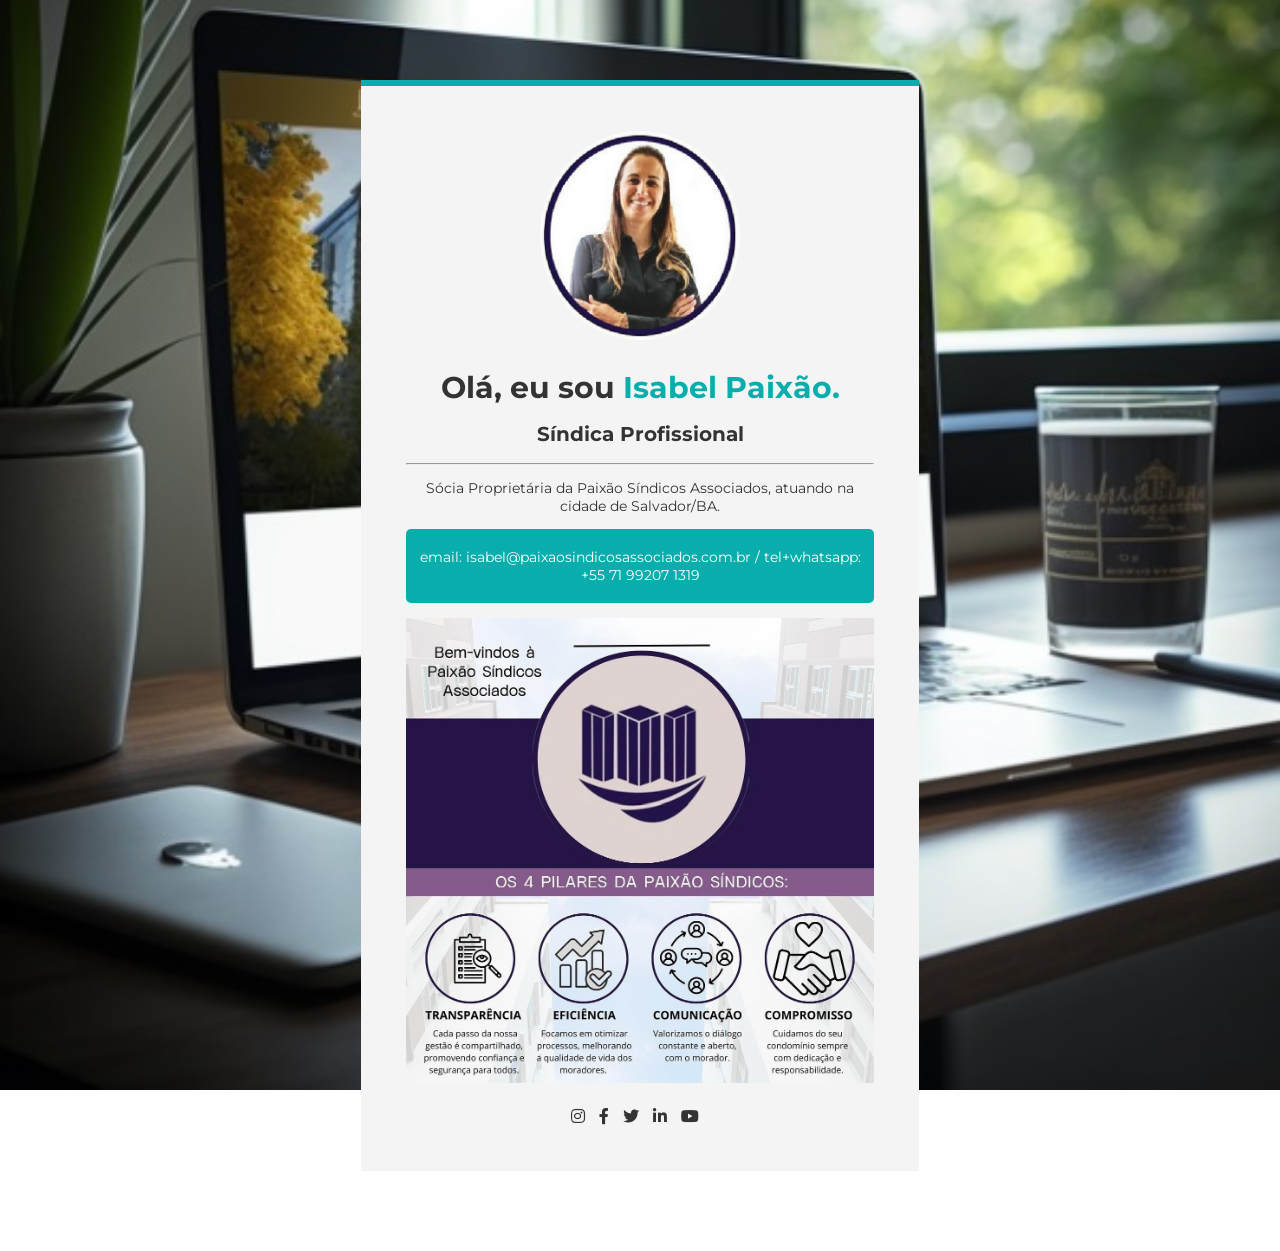
==== index.html @ 6fb063c7 "Update index.html" ====
<!DOCTYPE html>
<html lang="pt-br">
  <head>
    <meta charset="utf-8">
    <meta name="viewport" content="width=device-width, initial-scale=1">
    <link href="https://fonts.googleapis.com/css?family=Montserrat" rel="stylesheet">
    <link rel="stylesheet" href="https://use.fontawesome.com/releases/v5.6.3/css/all.css">
    <link href="css/style.css" rel="stylesheet">
    <title>Isabel Paixão - Cartão de Visitas</title>
  </head>
  <body>
    <section>
      <div class="vcard-body">
        <div class="vcard-profile-img">
          <img src="images/avatar.png" class="profile-img" alt="avatar">
        </div>
        <div class="vcard-profile-description">
          <h1 class="profile-title">Olá, eu sou <span class="profile-title-color">Isabel Paixão.</span></h1>
          <h2 class="profile-subtitle">Síndica Profissional</h2>
          <hr />
          <div class="vcard-profile-description-text">
            <p>
              Sócia Proprietária da Paixão Síndicos Associados,
              atuando na cidade de Salvador/BA.
            </p>
          </div>
          <div class="vcard-profile-description-contact">
            <p>email: isabel@paixaosindicosassociados.com.br / tel+whatsapp: +55 71 99207 1319</p>
          </div>
        </div>

        <div class="vcard-image-container" style="text-align: center; margin: 15px 0;">
            <img src="images/pilares_psa.png" alt="Pilares PSA" style="max-width: 100%; height: auto;">
        </div>
        <div class="vcard-footer">
          <a href="#" class="footer-icon"><i class="fab fa-instagram"></i></a>
          <a href="#" class="footer-icon"><i class="fab fa-facebook-f"></i></a>
          <a href="#" class="footer-icon"><i class="fab fa-twitter"></i></a>
          <a href="#" class="footer-icon"><i class="fab fa-linkedin-in"></i></a>
          <a href="#" class="footer-icon"><i class="fab fa-youtube"></i></a>
        </div>
      </div>
    </section>
  </body>
</html>
---- css/style.css ----
body {
  font-family: 'Montserrat', sans-serif;
  background: url('../images/background.jpg') no-repeat center center fixed;
  background-size: cover;
  font-size: 14px;
  color: #333;
}

.vcard-body {
  max-width: 468px;
  width: 100%;
  margin: 80px auto;
  background: #f4f4f4;
  padding: 45px;
  border-top: 6px solid #08aeac;
}

.vcard-profile-img {
  width: 200px;
  margin: 0 auto;
}

.profile-img {
  width: 100%;
  border-radius: 100%;
}

.profile-title {
  margin-bottom: 0;
  text-align: center;
  font-weight: bold;
  font-size: 30px;
}

.profile-title-color {
  color: #08aeac;
}

.profile-subtitle {
  text-align: center;
  font-size: 20px;
  font-weight: bold;
}

.vcard-profile-description-text {
  text-align: center;
}

.vcard-profile-description-contact {
  text-align: center;
  border-radius: 5px;
  padding: 5px 10px;
  background: #08aeac;
  color:#fff;
}

.vcard-footer {
  margin-top: 20px;
  text-align: center;
}

.footer-icon {
  color:#333;
  font-size: 16px;
  margin-right: 10px;
}
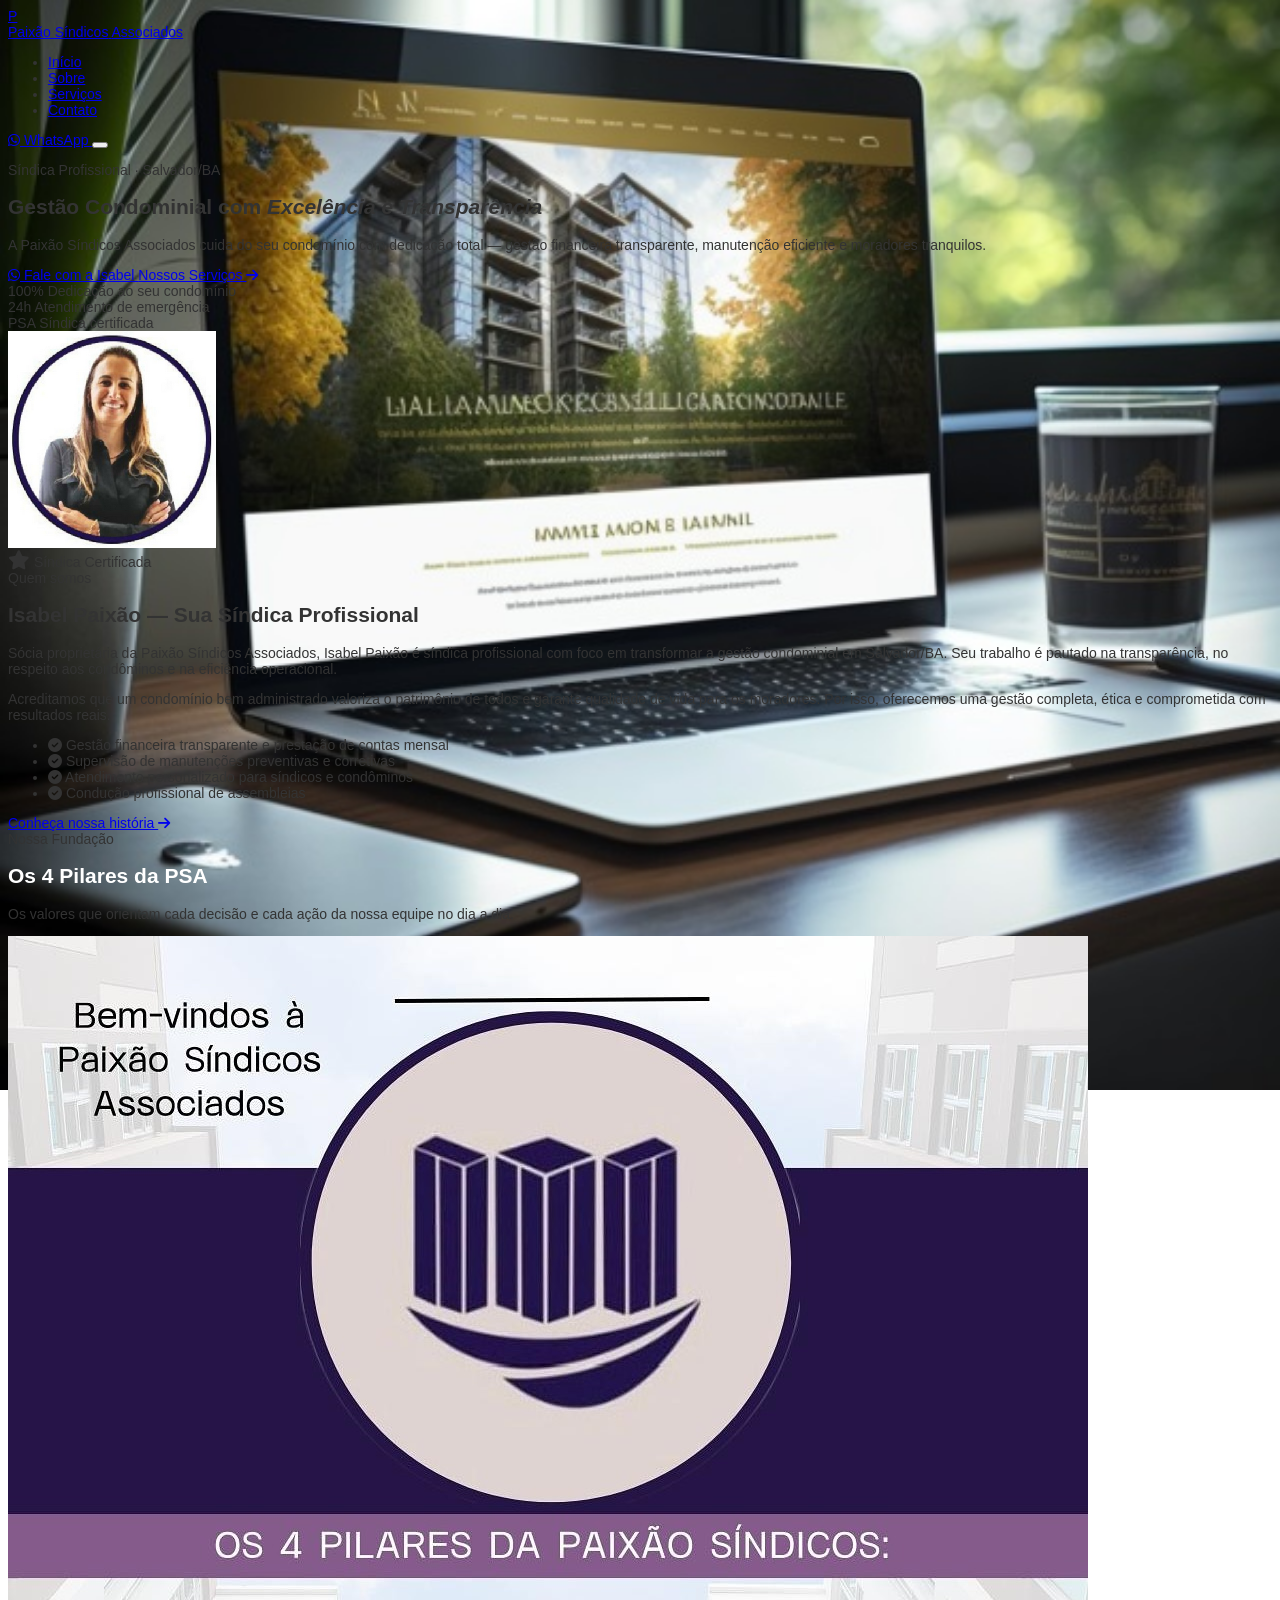
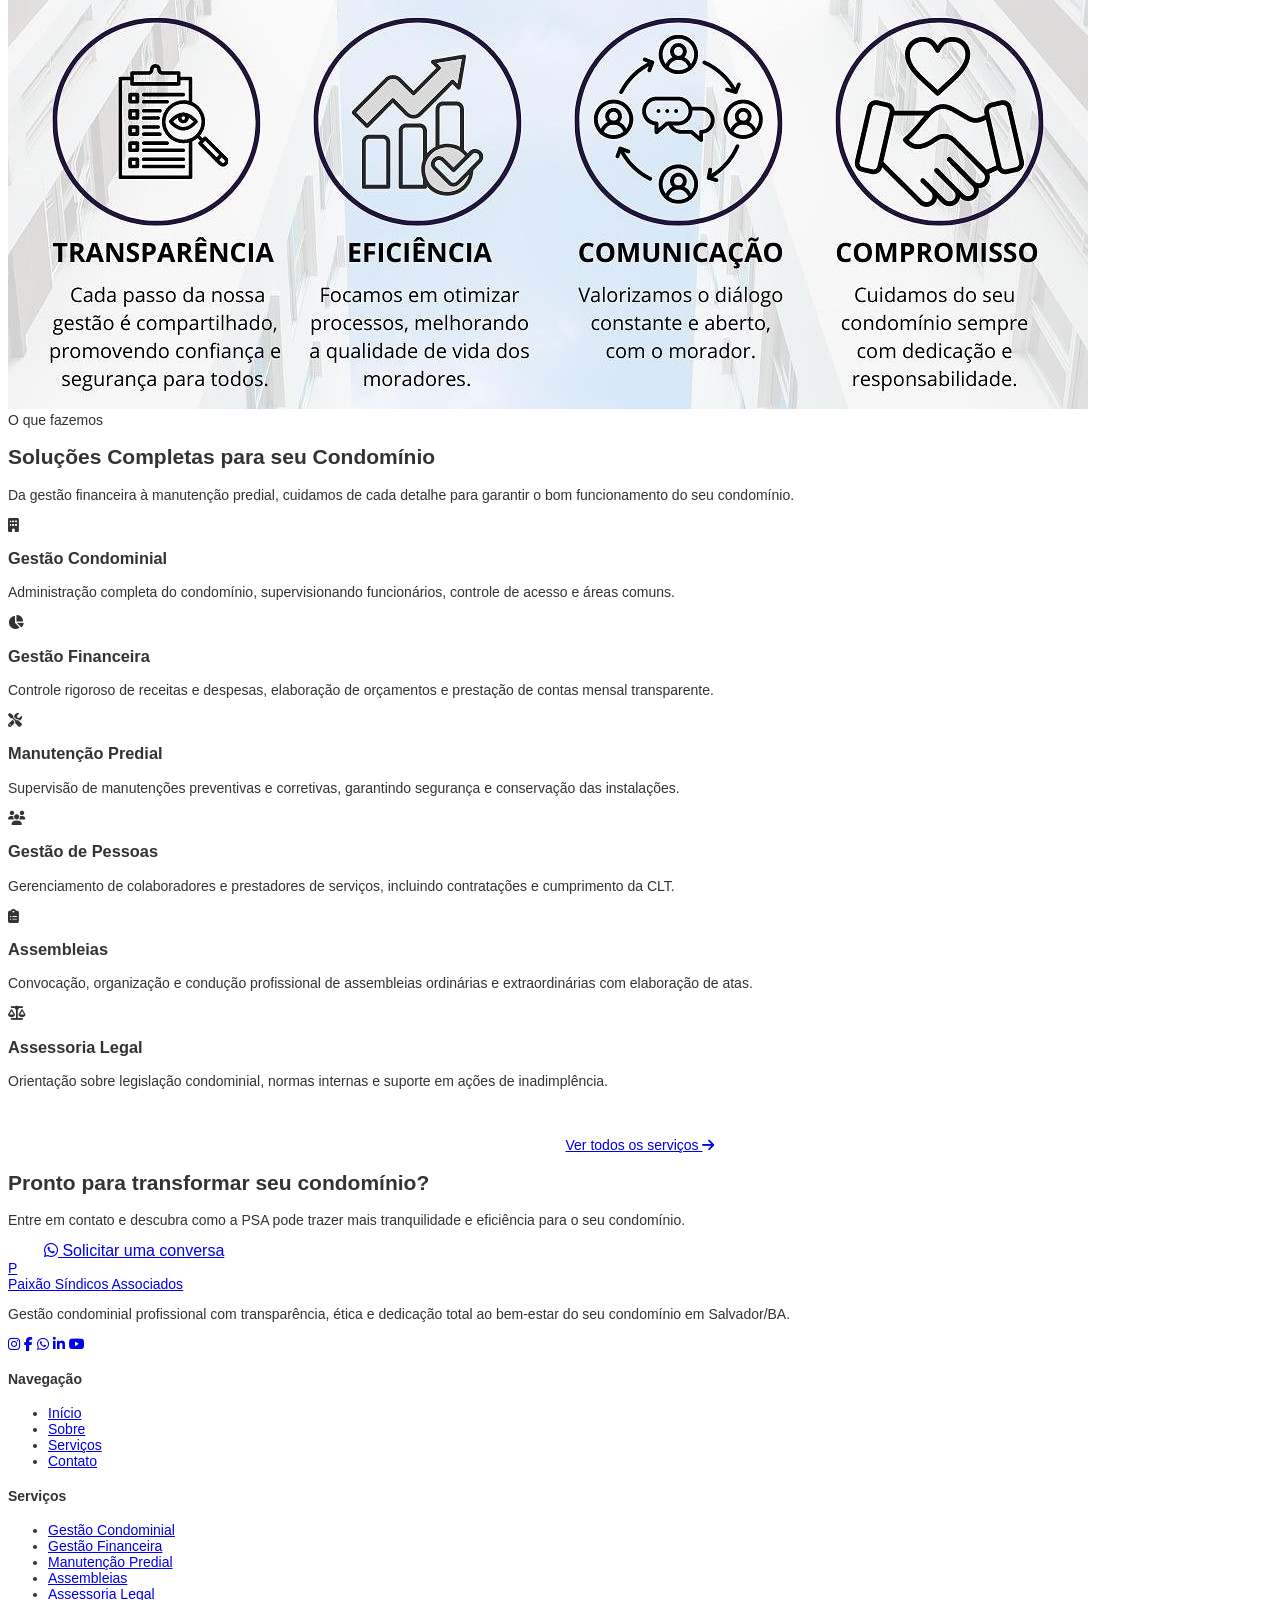
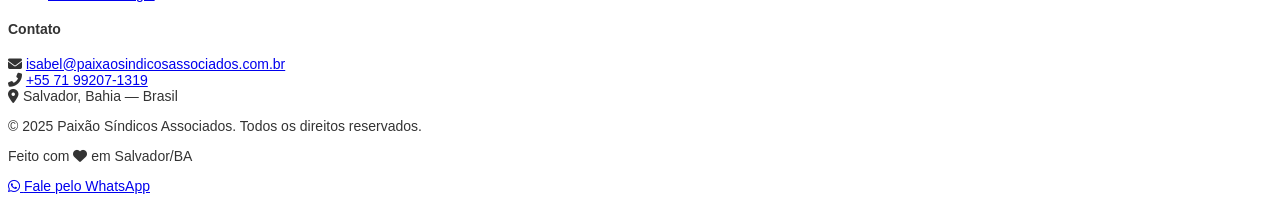
==== commit 0c7b8668: "Add files via upload" ====
--- a/index.html
+++ b/index.html
@@ -1,45 +1,263 @@
 <!DOCTYPE html>
-<html lang="pt-br">
-  <head>
-    <meta charset="utf-8">
-    <meta name="viewport" content="width=device-width, initial-scale=1">
-    <link href="https://fonts.googleapis.com/css?family=Montserrat" rel="stylesheet">
-    <link rel="stylesheet" href="https://use.fontawesome.com/releases/v5.6.3/css/all.css">
-    <link href="css/style.css" rel="stylesheet">
-    <title>Isabel Paixão - Cartão de Visitas</title>
-  </head>
-  <body>
-    <section>
-      <div class="vcard-body">
-        <div class="vcard-profile-img">
-          <img src="images/avatar.png" class="profile-img" alt="avatar">
-        </div>
-        <div class="vcard-profile-description">
-          <h1 class="profile-title">Olá, eu sou <span class="profile-title-color">Isabel Paixão.</span></h1>
-          <h2 class="profile-subtitle">Síndica Profissional</h2>
-          <hr />
-          <div class="vcard-profile-description-text">
-            <p>
-              Sócia Proprietária da Paixão Síndicos Associados,
-              atuando na cidade de Salvador/BA.
-            </p>
-          </div>
-          <div class="vcard-profile-description-contact">
-            <p>email: isabel@paixaosindicosassociados.com.br / tel+whatsapp: +55 71 99207 1319</p>
-          </div>
-        </div>
-
-        <div class="vcard-image-container" style="text-align: center; margin: 15px 0;">
-            <img src="images/pilares_psa.png" alt="Pilares PSA" style="max-width: 100%; height: auto;">
-        </div>
-        <div class="vcard-footer">
-          <a href="#" class="footer-icon"><i class="fab fa-instagram"></i></a>
-          <a href="#" class="footer-icon"><i class="fab fa-facebook-f"></i></a>
-          <a href="#" class="footer-icon"><i class="fab fa-twitter"></i></a>
-          <a href="#" class="footer-icon"><i class="fab fa-linkedin-in"></i></a>
-          <a href="#" class="footer-icon"><i class="fab fa-youtube"></i></a>
-        </div>
-      </div>
-    </section>
-  </body>
+<html lang="pt-BR">
+<head>
+  <meta charset="UTF-8">
+  <meta name="viewport" content="width=device-width, initial-scale=1.0">
+  <meta name="description" content="Paixão Síndicos Associados — Gestão condominial profissional em Salvador/BA. Administração transparente, financeira e operacional do seu condomínio.">
+  <title>Paixão Síndicos Associados | Gestão Condominial Profissional</title>
+  <link rel="preconnect" href="https://fonts.googleapis.com">
+  <link rel="preconnect" href="https://fonts.gstatic.com" crossorigin>
+  <link href="https://fonts.googleapis.com/css2?family=Playfair+Display:wght@400;600;700&family=Inter:wght@300;400;500;600;700&display=swap" rel="stylesheet">
+  <link rel="stylesheet" href="https://cdnjs.cloudflare.com/ajax/libs/font-awesome/6.5.0/css/all.min.css">
+  <link rel="stylesheet" href="css/style.css">
+</head>
+<body>
+
+  <!-- NAVIGATION -->
+  <nav class="navbar" role="navigation" aria-label="Menu principal">
+    <div class="container">
+      <a href="index.html" class="nav-logo" aria-label="Paixão Síndicos Associados - Início">
+        <div class="nav-logo-badge">P</div>
+        <div class="nav-logo-text">
+          <span class="nav-logo-name">Paixão Síndicos</span>
+          <span class="nav-logo-sub">Associados</span>
+        </div>
+      </a>
+
+      <ul class="nav-links" id="navLinks">
+        <li><a href="index.html">Início</a></li>
+        <li><a href="sobre.html">Sobre</a></li>
+        <li><a href="servicos.html">Serviços</a></li>
+        <li><a href="contato.html">Contato</a></li>
+      </ul>
+
+      <div class="nav-actions">
+        <a href="https://wa.me/5571992071319" class="btn btn-primary" target="_blank" rel="noopener noreferrer">
+          <i class="fab fa-whatsapp"></i> WhatsApp
+        </a>
+        <button class="nav-toggle" id="navToggle" aria-label="Abrir menu" aria-expanded="false">
+          <span></span><span></span><span></span>
+        </button>
+      </div>
+    </div>
+  </nav>
+
+  <!-- HERO -->
+  <section class="hero" id="inicio">
+    <div class="container">
+      <div class="hero-content">
+        <p class="hero-eyebrow">Síndica Profissional · Salvador/BA</p>
+        <h1>Gestão Condominial com <em>Excelência e Transparência</em></h1>
+        <p class="hero-lead">
+          A Paixão Síndicos Associados cuida do seu condomínio com dedicação total —
+          gestão financeira transparente, manutenção eficiente e moradores tranquilos.
+        </p>
+        <div class="hero-actions">
+          <a href="https://wa.me/5571992071319" class="btn btn-primary" target="_blank" rel="noopener noreferrer">
+            <i class="fab fa-whatsapp"></i> Fale com a Isabel
+          </a>
+          <a href="servicos.html" class="btn btn-outline">
+            Nossos Serviços <i class="fas fa-arrow-right"></i>
+          </a>
+        </div>
+        <div class="hero-stats">
+          <div>
+            <span class="hero-stat-number">100%</span>
+            <span class="hero-stat-label">Dedicação ao seu condomínio</span>
+          </div>
+          <div>
+            <span class="hero-stat-number">24h</span>
+            <span class="hero-stat-label">Atendimento de emergência</span>
+          </div>
+          <div>
+            <span class="hero-stat-number">PSA</span>
+            <span class="hero-stat-label">Síndica certificada</span>
+          </div>
+        </div>
+      </div>
+    </div>
+  </section>
+
+  <!-- ABOUT TEASER -->
+  <section class="section" id="sobre">
+    <div class="container">
+      <div class="about-grid">
+        <div class="about-img-wrapper fade-up">
+          <img src="images/avatar.png" alt="Isabel Paixão — Síndica Profissional" class="about-img">
+          <div class="about-img-badge">
+            <strong><i class="fas fa-star" style="color: var(--gold); font-size: 1.2rem;"></i></strong>
+            <span>Síndica Certificada</span>
+          </div>
+        </div>
+        <div class="about-content fade-up delay-2">
+          <span class="eyebrow">Quem somos</span>
+          <h2>Isabel Paixão — Sua Síndica Profissional</h2>
+          <p>
+            Sócia proprietária da Paixão Síndicos Associados, Isabel Paixão é síndica profissional
+            com foco em transformar a gestão condominial em Salvador/BA. Seu trabalho é pautado
+            na transparência, no respeito aos condôminos e na eficiência operacional.
+          </p>
+          <p>
+            Acreditamos que um condomínio bem administrado valoriza o patrimônio de todos e
+            garante qualidade de vida para os moradores. Por isso, oferecemos uma gestão
+            completa, ética e comprometida com resultados reais.
+          </p>
+          <ul class="about-checklist">
+            <li><i class="fas fa-check-circle"></i> Gestão financeira transparente e prestação de contas mensal</li>
+            <li><i class="fas fa-check-circle"></i> Supervisão de manutenções preventivas e corretivas</li>
+            <li><i class="fas fa-check-circle"></i> Atendimento personalizado para síndicos e condôminos</li>
+            <li><i class="fas fa-check-circle"></i> Condução profissional de assembleias</li>
+          </ul>
+          <a href="sobre.html" class="btn btn-dark">
+            Conheça nossa história <i class="fas fa-arrow-right"></i>
+          </a>
+        </div>
+      </div>
+    </div>
+  </section>
+
+  <!-- PILLARS -->
+  <section class="pillars-section" id="pilares">
+    <div class="container">
+      <div class="section-header fade-up">
+        <span class="eyebrow">Nossa Fundação</span>
+        <h2 style="color: white;">Os 4 Pilares da PSA</h2>
+        <p>Os valores que orientam cada decisão e cada ação da nossa equipe no dia a dia.</p>
+      </div>
+      <div class="pillars-img-wrap fade-up delay-2">
+        <img src="images/pilares_psa.png" alt="Os 4 Pilares da Paixão Síndicos Associados">
+      </div>
+    </div>
+  </section>
+
+  <!-- SERVICES -->
+  <section class="section section-alt" id="servicos">
+    <div class="container">
+      <div class="section-header fade-up">
+        <span class="eyebrow">O que fazemos</span>
+        <h2>Soluções Completas para seu Condomínio</h2>
+        <p>Da gestão financeira à manutenção predial, cuidamos de cada detalhe para garantir o bom funcionamento do seu condomínio.</p>
+      </div>
+      <div class="services-grid">
+        <div class="service-card fade-up delay-1">
+          <div class="service-icon"><i class="fas fa-building"></i></div>
+          <h3>Gestão Condominial</h3>
+          <p>Administração completa do condomínio, supervisionando funcionários, controle de acesso e áreas comuns.</p>
+        </div>
+        <div class="service-card fade-up delay-2">
+          <div class="service-icon"><i class="fas fa-chart-pie"></i></div>
+          <h3>Gestão Financeira</h3>
+          <p>Controle rigoroso de receitas e despesas, elaboração de orçamentos e prestação de contas mensal transparente.</p>
+        </div>
+        <div class="service-card fade-up delay-3">
+          <div class="service-icon"><i class="fas fa-tools"></i></div>
+          <h3>Manutenção Predial</h3>
+          <p>Supervisão de manutenções preventivas e corretivas, garantindo segurança e conservação das instalações.</p>
+        </div>
+        <div class="service-card fade-up delay-4">
+          <div class="service-icon"><i class="fas fa-users"></i></div>
+          <h3>Gestão de Pessoas</h3>
+          <p>Gerenciamento de colaboradores e prestadores de serviços, incluindo contratações e cumprimento da CLT.</p>
+        </div>
+        <div class="service-card fade-up delay-5">
+          <div class="service-icon"><i class="fas fa-clipboard-list"></i></div>
+          <h3>Assembleias</h3>
+          <p>Convocação, organização e condução profissional de assembleias ordinárias e extraordinárias com elaboração de atas.</p>
+        </div>
+        <div class="service-card fade-up delay-6">
+          <div class="service-icon"><i class="fas fa-balance-scale"></i></div>
+          <h3>Assessoria Legal</h3>
+          <p>Orientação sobre legislação condominial, normas internas e suporte em ações de inadimplência.</p>
+        </div>
+      </div>
+      <div style="text-align: center; margin-top: 3rem;" class="fade-up">
+        <a href="servicos.html" class="btn btn-dark">Ver todos os serviços <i class="fas fa-arrow-right"></i></a>
+      </div>
+    </div>
+  </section>
+
+  <!-- CTA BAND -->
+  <section class="cta-band">
+    <div class="container">
+      <div class="fade-up">
+        <h2>Pronto para transformar seu condomínio?</h2>
+        <p>Entre em contato e descubra como a PSA pode trazer mais tranquilidade e eficiência para o seu condomínio.</p>
+        <a href="https://wa.me/5571992071319" class="btn btn-dark" target="_blank" rel="noopener noreferrer" style="font-size: 1rem; padding: 1rem 2.25rem;">
+          <i class="fab fa-whatsapp"></i> Solicitar uma conversa
+        </a>
+      </div>
+    </div>
+  </section>
+
+  <!-- FOOTER -->
+  <footer class="footer">
+    <div class="container">
+      <div class="footer-grid">
+        <div class="footer-brand">
+          <a href="index.html" class="nav-logo">
+            <div class="nav-logo-badge">P</div>
+            <div class="nav-logo-text">
+              <span class="nav-logo-name">Paixão Síndicos</span>
+              <span class="nav-logo-sub">Associados</span>
+            </div>
+          </a>
+          <p>Gestão condominial profissional com transparência, ética e dedicação total ao bem-estar do seu condomínio em Salvador/BA.</p>
+          <div class="footer-social">
+            <a href="#" target="_blank" rel="noopener" aria-label="Instagram"><i class="fab fa-instagram"></i></a>
+            <a href="#" target="_blank" rel="noopener" aria-label="Facebook"><i class="fab fa-facebook-f"></i></a>
+            <a href="https://wa.me/5571992071319" target="_blank" rel="noopener" aria-label="WhatsApp"><i class="fab fa-whatsapp"></i></a>
+            <a href="#" target="_blank" rel="noopener" aria-label="LinkedIn"><i class="fab fa-linkedin-in"></i></a>
+            <a href="#" target="_blank" rel="noopener" aria-label="YouTube"><i class="fab fa-youtube"></i></a>
+          </div>
+        </div>
+        <div class="footer-col">
+          <h4>Navegação</h4>
+          <ul class="footer-links">
+            <li><a href="index.html">Início</a></li>
+            <li><a href="sobre.html">Sobre</a></li>
+            <li><a href="servicos.html">Serviços</a></li>
+            <li><a href="contato.html">Contato</a></li>
+          </ul>
+        </div>
+        <div class="footer-col">
+          <h4>Serviços</h4>
+          <ul class="footer-links">
+            <li><a href="servicos.html">Gestão Condominial</a></li>
+            <li><a href="servicos.html">Gestão Financeira</a></li>
+            <li><a href="servicos.html">Manutenção Predial</a></li>
+            <li><a href="servicos.html">Assembleias</a></li>
+            <li><a href="servicos.html">Assessoria Legal</a></li>
+          </ul>
+        </div>
+        <div class="footer-col">
+          <h4>Contato</h4>
+          <div class="footer-contact-item">
+            <i class="fas fa-envelope"></i>
+            <a href="mailto:isabel@paixaosindicosassociados.com.br">isabel@paixaosindicosassociados.com.br</a>
+          </div>
+          <div class="footer-contact-item">
+            <i class="fas fa-phone-alt"></i>
+            <a href="tel:+5571992071319">+55 71 99207-1319</a>
+          </div>
+          <div class="footer-contact-item">
+            <i class="fas fa-map-marker-alt"></i>
+            <span>Salvador, Bahia — Brasil</span>
+          </div>
+        </div>
+      </div>
+      <div class="footer-bottom">
+        <p>&copy; 2025 Paixão Síndicos Associados. Todos os direitos reservados.</p>
+        <p>Feito com <i class="fas fa-heart" style="color: var(--gold);"></i> em Salvador/BA</p>
+      </div>
+    </div>
+  </footer>
+
+  <!-- WhatsApp Float -->
+  <a href="https://wa.me/5571992071319" class="whatsapp-float" target="_blank" rel="noopener noreferrer" aria-label="Conversar pelo WhatsApp">
+    <i class="fab fa-whatsapp"></i>
+    <span>Fale pelo WhatsApp</span>
+  </a>
+
+  <script src="js/main.js"></script>
+</body>
 </html>
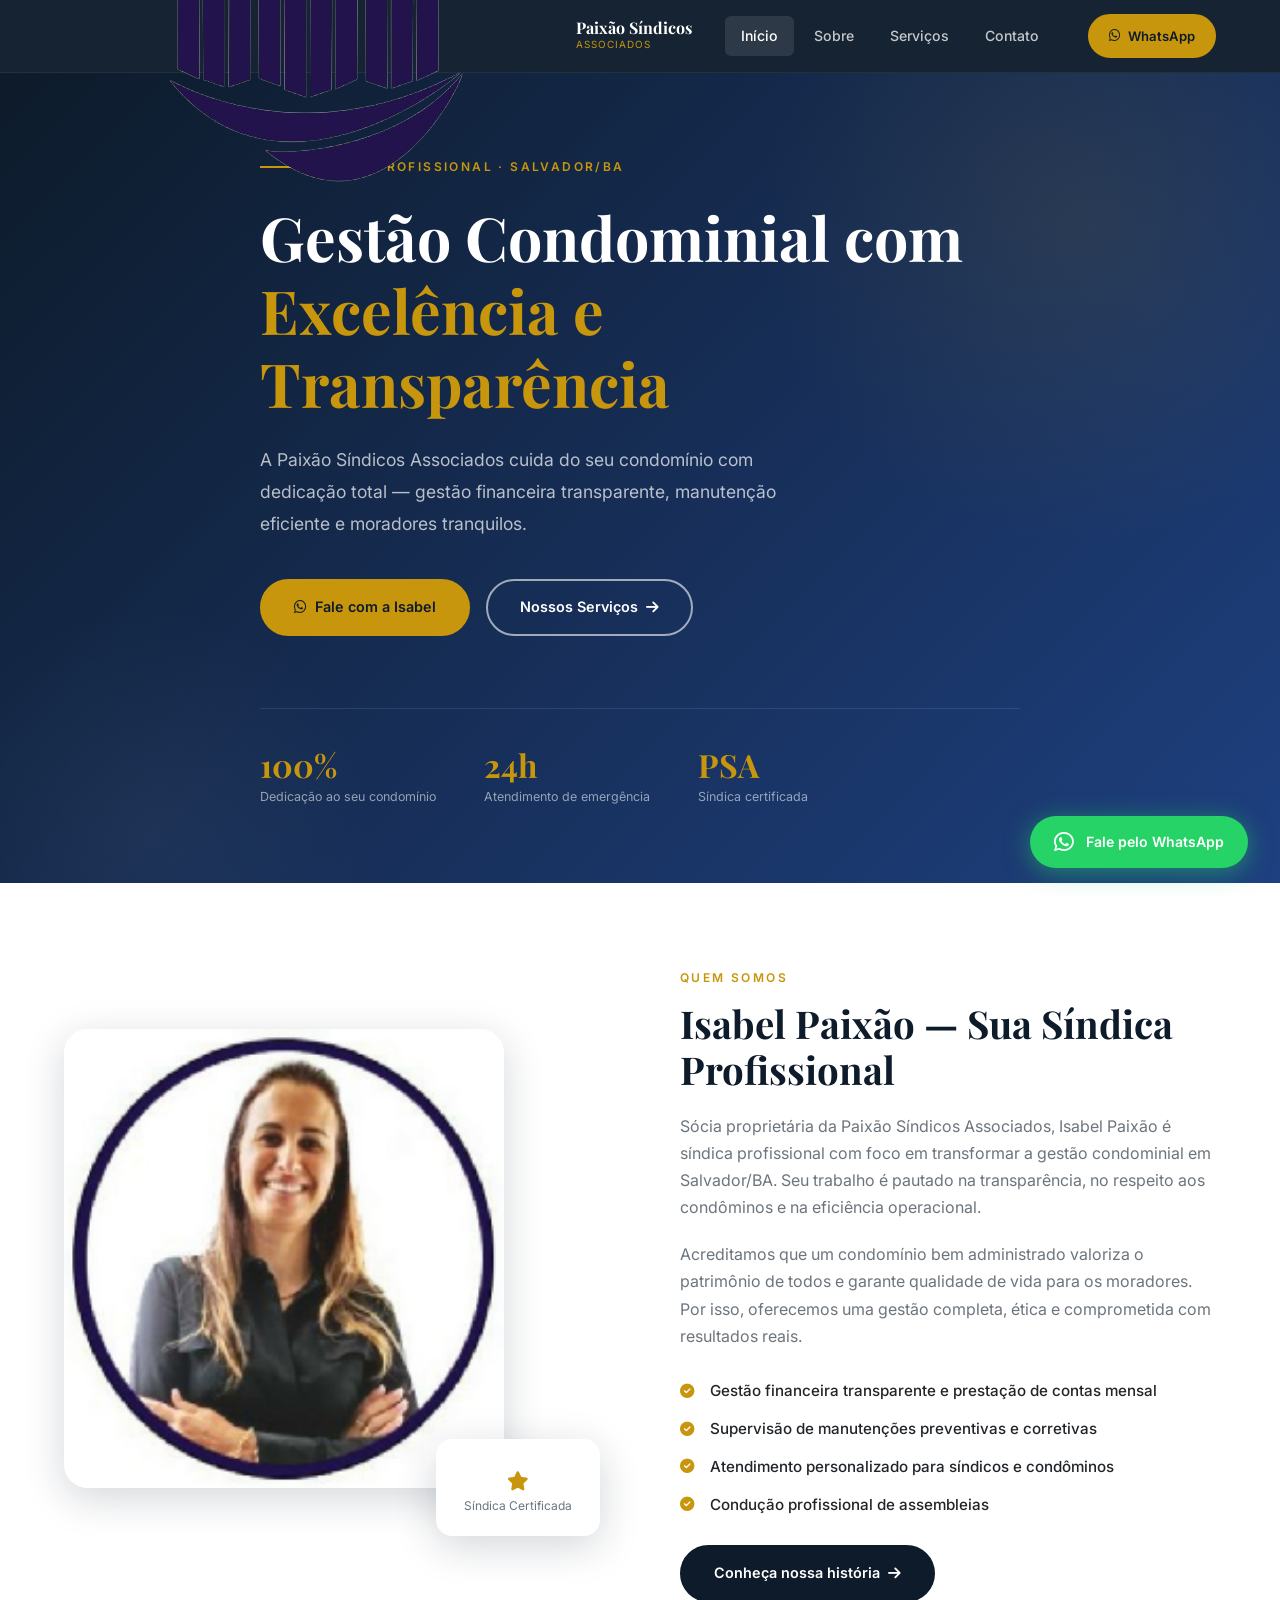
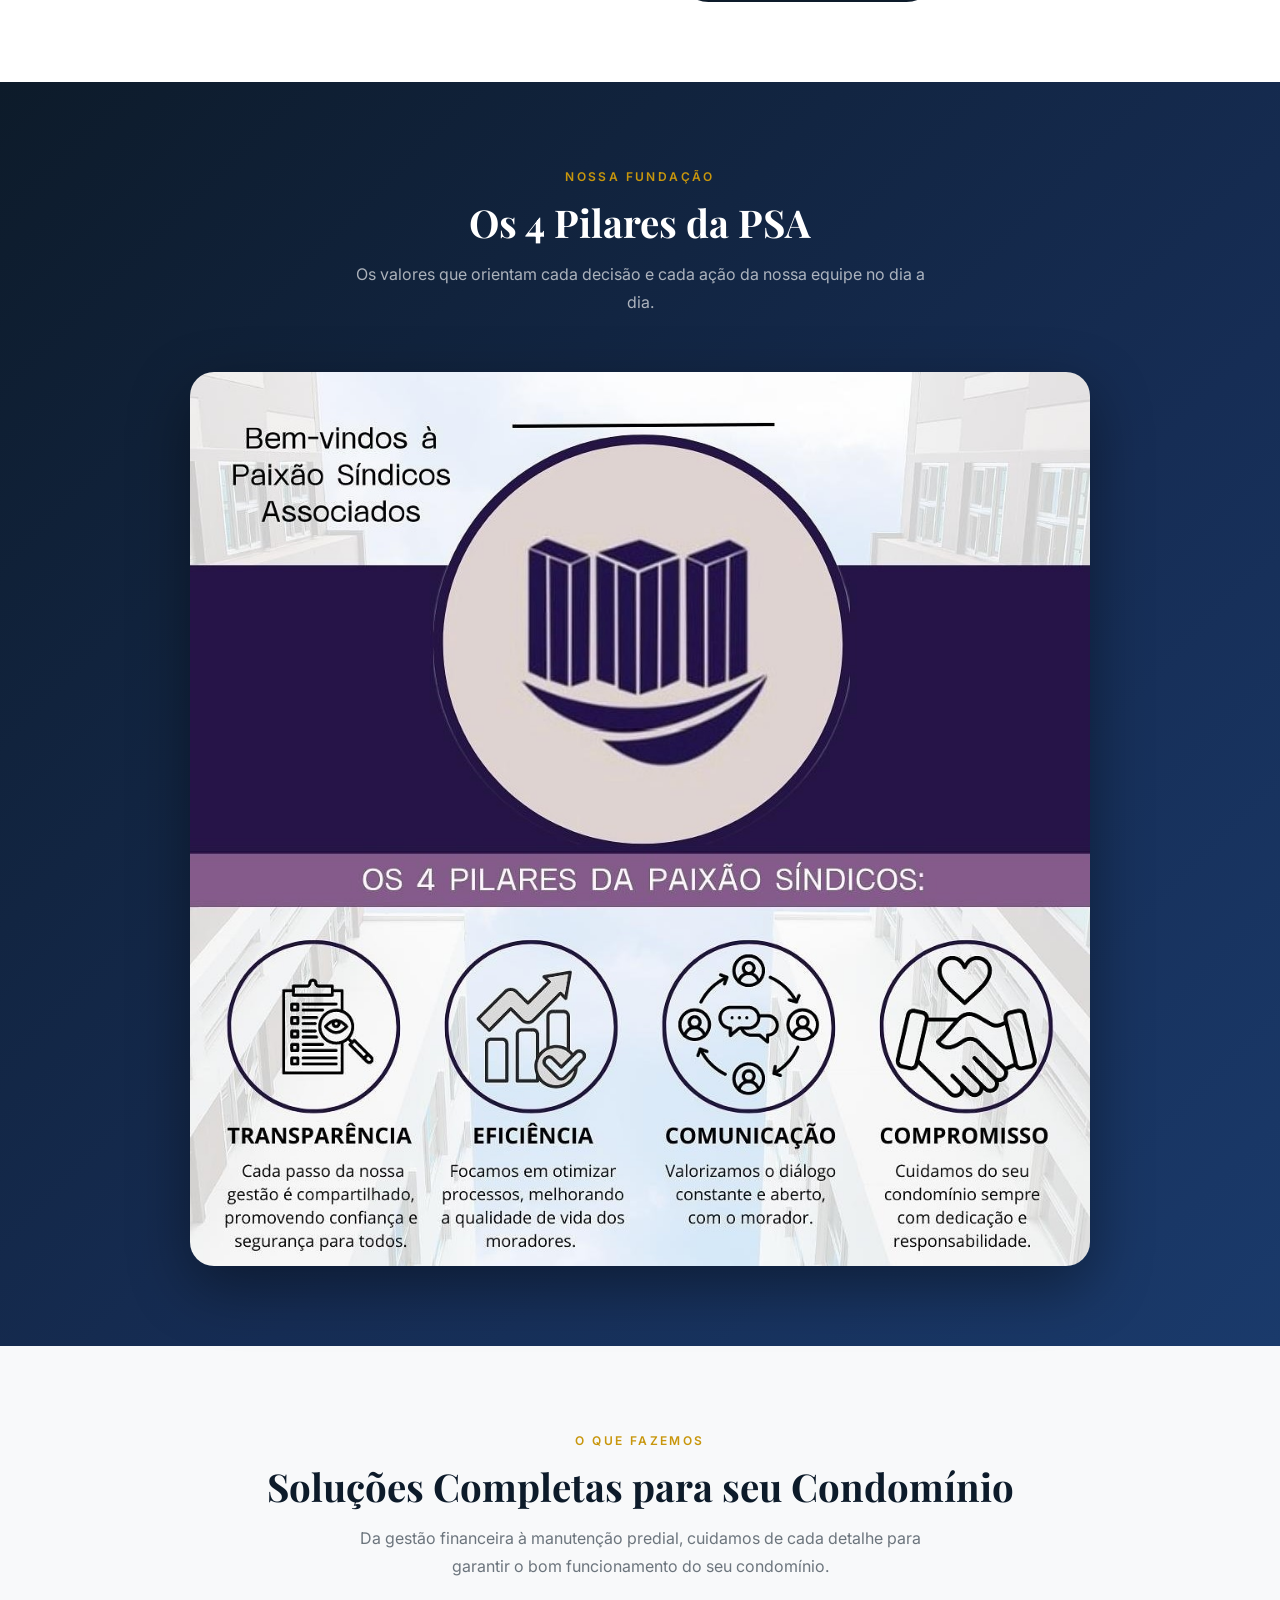
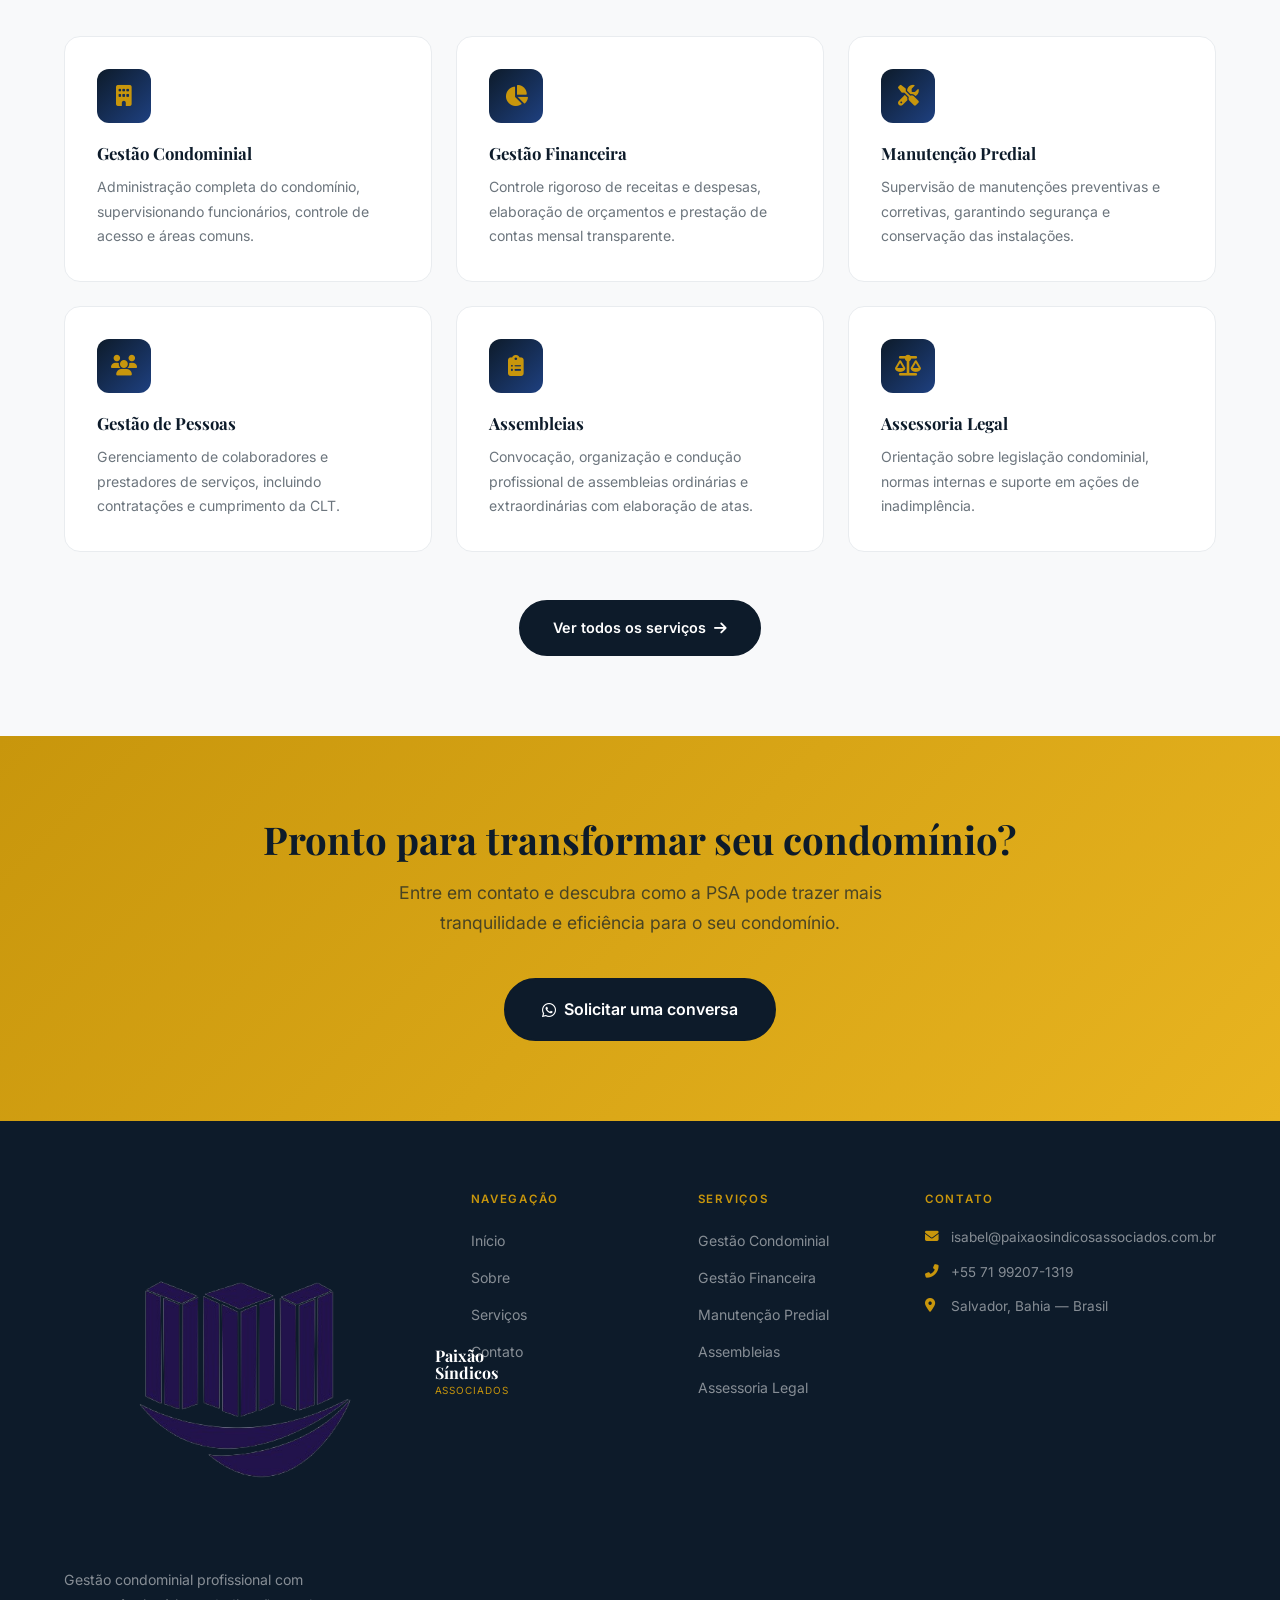
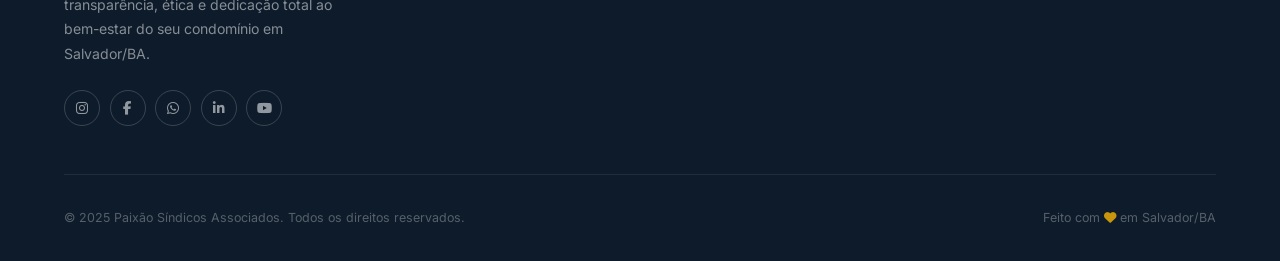
==== commit da3489ce: "Add files via upload" ====
--- a/index.html
+++ b/index.html
@@ -10,6 +10,8 @@
   <link href="https://fonts.googleapis.com/css2?family=Playfair+Display:wght@400;600;700&family=Inter:wght@300;400;500;600;700&display=swap" rel="stylesheet">
   <link rel="stylesheet" href="https://cdnjs.cloudflare.com/ajax/libs/font-awesome/6.5.0/css/all.min.css">
   <link rel="stylesheet" href="css/style.css">
+  <link rel="icon" type="image/x-icon" href="images/logo.ico">
+  <link rel="icon" type="image/png" href="images/logo.png">
 </head>
 <body>
 
@@ -17,7 +19,7 @@
   <nav class="navbar" role="navigation" aria-label="Menu principal">
     <div class="container">
       <a href="index.html" class="nav-logo" aria-label="Paixão Síndicos Associados - Início">
-        <div class="nav-logo-badge">P</div>
+        <img src="images/logo.png" alt="PSA" class="nav-logo-img">
         <div class="nav-logo-text">
           <span class="nav-logo-name">Paixão Síndicos</span>
           <span class="nav-logo-sub">Associados</span>
@@ -195,7 +197,7 @@
       <div class="footer-grid">
         <div class="footer-brand">
           <a href="index.html" class="nav-logo">
-            <div class="nav-logo-badge">P</div>
+            <img src="images/logo.png" alt="PSA" class="nav-logo-img">
             <div class="nav-logo-text">
               <span class="nav-logo-name">Paixão Síndicos</span>
               <span class="nav-logo-sub">Associados</span>
--- a/css/style.css
+++ b/css/style.css
@@ -1,66 +1,894 @@
+/* ===== VARIABLES & RESET ===== */
+:root {
+  --navy: #0d1b2a;
+  --blue: #1a3a6b;
+  --blue-mid: #1e4080;
+  --gold: #c8960c;
+  --gold-light: #e8b420;
+  --white: #ffffff;
+  --off-white: #f8f9fa;
+  --gray-100: #f1f3f5;
+  --gray-200: #e9ecef;
+  --gray-500: #adb5bd;
+  --gray-600: #6c757d;
+  --gray-900: #212529;
+  --shadow-sm: 0 2px 8px rgba(13, 27, 42, 0.08);
+  --shadow: 0 4px 20px rgba(13, 27, 42, 0.12);
+  --shadow-lg: 0 10px 40px rgba(13, 27, 42, 0.18);
+  --radius: 8px;
+  --radius-lg: 16px;
+  --radius-xl: 24px;
+  --transition: 0.3s ease;
+  --max-w: 1200px;
+}
+
+*, *::before, *::after {
+  box-sizing: border-box;
+  margin: 0;
+  padding: 0;
+}
+
+html { scroll-behavior: smooth; }
+
 body {
-  font-family: 'Montserrat', sans-serif;
-  background: url('../images/background.jpg') no-repeat center center fixed;
-  background-size: cover;
-  font-size: 14px;
-  color: #333;
-}
-
-.vcard-body {
-  max-width: 468px;
+  font-family: 'Inter', -apple-system, BlinkMacSystemFont, 'Segoe UI', sans-serif;
+  color: var(--gray-900);
+  background: var(--white);
+  line-height: 1.7;
+}
+
+img { max-width: 100%; height: auto; display: block; }
+a { text-decoration: none; color: inherit; }
+ul { list-style: none; }
+
+/* ===== TYPOGRAPHY ===== */
+h1, h2, h3, h4, h5, h6 {
+  font-family: 'Playfair Display', Georgia, serif;
+  line-height: 1.2;
+  font-weight: 700;
+  color: var(--navy);
+}
+
+h1 { font-size: clamp(2rem, 5vw, 3.6rem); }
+h2 { font-size: clamp(1.6rem, 4vw, 2.4rem); }
+h3 { font-size: clamp(1.1rem, 2.5vw, 1.4rem); }
+
+p {
+  color: var(--gray-600);
+  margin-bottom: 1rem;
+}
+p:last-child { margin-bottom: 0; }
+
+/* ===== LAYOUT UTILITIES ===== */
+.container {
+  max-width: var(--max-w);
+  margin: 0 auto;
+  padding: 0 1.5rem;
+}
+
+.section { padding: 5rem 0; }
+.section-alt { background: var(--off-white); }
+
+.section-header {
+  text-align: center;
+  margin-bottom: 3.5rem;
+}
+
+.eyebrow {
+  display: inline-block;
+  font-size: 0.75rem;
+  font-weight: 600;
+  letter-spacing: 0.2em;
+  text-transform: uppercase;
+  color: var(--gold);
+  margin-bottom: 0.75rem;
+}
+
+.section-header h2 { margin-bottom: 1rem; }
+
+.section-header p {
+  max-width: 580px;
+  margin: 0 auto;
+}
+
+/* ===== BUTTONS ===== */
+.btn {
+  display: inline-flex;
+  align-items: center;
+  gap: 0.5rem;
+  padding: 0.875rem 2rem;
+  border-radius: 50px;
+  font-weight: 600;
+  font-size: 0.9rem;
+  border: 2px solid transparent;
+  cursor: pointer;
+  transition: var(--transition);
+  white-space: nowrap;
+  font-family: 'Inter', sans-serif;
+}
+
+.btn-primary {
+  background: var(--gold);
+  color: var(--navy);
+  border-color: var(--gold);
+}
+.btn-primary:hover {
+  background: var(--gold-light);
+  border-color: var(--gold-light);
+  transform: translateY(-2px);
+  box-shadow: 0 8px 24px rgba(200, 150, 12, 0.4);
+}
+
+.btn-outline {
+  background: transparent;
+  color: var(--white);
+  border-color: rgba(255,255,255,0.6);
+}
+.btn-outline:hover {
+  background: var(--white);
+  color: var(--navy);
+  border-color: var(--white);
+  transform: translateY(-2px);
+}
+
+.btn-dark {
+  background: var(--navy);
+  color: var(--white);
+  border-color: var(--navy);
+}
+.btn-dark:hover {
+  background: var(--blue);
+  border-color: var(--blue);
+  transform: translateY(-2px);
+  box-shadow: 0 8px 24px rgba(13, 27, 42, 0.35);
+}
+
+/* ===== NAVIGATION ===== */
+.navbar {
+  position: sticky;
+  top: 0;
+  z-index: 1000;
+  background: rgba(13, 27, 42, 0.96);
+  backdrop-filter: blur(12px);
+  -webkit-backdrop-filter: blur(12px);
+  border-bottom: 1px solid rgba(255,255,255,0.06);
+}
+
+.navbar .container {
+  display: flex;
+  align-items: center;
+  justify-content: space-between;
+  height: 72px;
+  position: relative;
+}
+
+.nav-logo {
+  display: flex;
+  align-items: center;
+  gap: 0.75rem;
+  z-index: 2;
+}
+
+.nav-logo-badge {
+  width: 42px;
+  height: 42px;
+  background: linear-gradient(135deg, var(--gold), var(--gold-light));
+  border-radius: 10px;
+  display: flex;
+  align-items: center;
+  justify-content: center;
+  font-family: 'Playfair Display', serif;
+  font-weight: 700;
+  font-size: 1.2rem;
+  color: var(--navy);
+  flex-shrink: 0;
+}
+
+.nav-logo-text { display: flex; flex-direction: column; }
+
+.nav-logo-name {
+  font-family: 'Playfair Display', serif;
+  font-weight: 700;
+  font-size: 1rem;
+  color: var(--white);
+  line-height: 1.1;
+}
+
+.nav-logo-sub {
+  font-size: 0.62rem;
+  color: var(--gold);
+  letter-spacing: 0.1em;
+  text-transform: uppercase;
+}
+
+.nav-links {
+  display: flex;
+  align-items: center;
+  gap: 0.25rem;
+}
+
+.nav-links a {
+  display: block;
+  padding: 0.5rem 1rem;
+  color: rgba(255,255,255,0.75);
+  font-size: 0.88rem;
+  font-weight: 500;
+  border-radius: 6px;
+  transition: var(--transition);
+}
+
+.nav-links a:hover,
+.nav-links a.active {
+  color: var(--white);
+  background: rgba(255,255,255,0.1);
+}
+
+.nav-actions { display: flex; align-items: center; gap: 0.75rem; }
+
+.nav-actions .btn { padding: 0.55rem 1.2rem; font-size: 0.82rem; }
+
+.nav-toggle {
+  display: none;
+  flex-direction: column;
+  gap: 5px;
+  cursor: pointer;
+  padding: 0.5rem;
+  background: none;
+  border: none;
+  z-index: 2;
+}
+.nav-toggle span {
+  display: block;
+  width: 22px;
+  height: 2px;
+  background: var(--white);
+  border-radius: 2px;
+  transition: var(--transition);
+}
+
+/* Mobile nav */
+@media (max-width: 900px) {
+  .nav-links {
+    display: none;
+    position: fixed;
+    top: 72px;
+    left: 0;
+    right: 0;
+    background: var(--navy);
+    flex-direction: column;
+    align-items: stretch;
+    gap: 0;
+    padding: 1rem 0 1.5rem;
+    border-bottom: 1px solid rgba(255,255,255,0.1);
+    box-shadow: 0 8px 30px rgba(0,0,0,0.4);
+  }
+  .nav-links.open { display: flex; }
+  .nav-links a { padding: 0.875rem 1.5rem; border-radius: 0; font-size: 1rem; }
+  .nav-toggle { display: flex; }
+  .nav-actions .btn-outline { display: none; }
+}
+
+/* ===== HERO ===== */
+.hero {
+  min-height: 90vh;
+  display: flex;
+  align-items: center;
+  background: linear-gradient(135deg, var(--navy) 0%, #162d55 50%, var(--blue-mid) 100%);
+  position: relative;
+  overflow: hidden;
+}
+
+.hero::before {
+  content: '';
+  position: absolute;
+  top: -200px;
+  right: -150px;
+  width: 700px;
+  height: 700px;
+  background: radial-gradient(circle, rgba(200,150,12,0.1) 0%, transparent 65%);
+  pointer-events: none;
+}
+
+.hero::after {
+  content: '';
+  position: absolute;
+  bottom: -200px;
+  left: -100px;
+  width: 500px;
+  height: 500px;
+  background: radial-gradient(circle, rgba(255,255,255,0.04) 0%, transparent 65%);
+  pointer-events: none;
+}
+
+.hero .container { position: relative; z-index: 1; padding-top: 2rem; padding-bottom: 2rem; }
+
+.hero-eyebrow {
+  display: inline-flex;
+  align-items: center;
+  gap: 0.75rem;
+  font-size: 0.75rem;
+  font-weight: 600;
+  letter-spacing: 0.2em;
+  text-transform: uppercase;
+  color: var(--gold);
+  margin-bottom: 1.5rem;
+}
+
+.hero-eyebrow::before {
+  content: '';
+  display: block;
+  width: 32px;
+  height: 2px;
+  background: var(--gold);
+}
+
+.hero h1 {
+  color: var(--white);
+  max-width: 760px;
+  margin-bottom: 1.5rem;
+  font-size: clamp(2.2rem, 5.5vw, 3.8rem);
+}
+
+.hero h1 em {
+  color: var(--gold);
+  font-style: normal;
+}
+
+.hero-lead {
+  font-size: 1.1rem;
+  color: rgba(255,255,255,0.7);
+  max-width: 560px;
+  margin-bottom: 2.5rem;
+  line-height: 1.8;
+}
+
+.hero-actions { display: flex; gap: 1rem; flex-wrap: wrap; }
+
+.hero-stats {
+  display: flex;
+  gap: 3rem;
+  margin-top: 4.5rem;
+  padding-top: 2.5rem;
+  border-top: 1px solid rgba(255,255,255,0.1);
+  flex-wrap: wrap;
+}
+
+.hero-stat-number {
+  font-family: 'Playfair Display', serif;
+  font-size: 2rem;
+  font-weight: 700;
+  color: var(--gold);
+  line-height: 1;
+  display: block;
+}
+
+.hero-stat-label {
+  font-size: 0.78rem;
+  color: rgba(255,255,255,0.55);
+  margin-top: 0.3rem;
+  display: block;
+}
+
+/* ===== ABOUT SECTION ===== */
+.about-grid {
+  display: grid;
+  grid-template-columns: 1fr 1fr;
+  gap: 5rem;
+  align-items: center;
+}
+
+.about-img-wrapper {
+  position: relative;
+  padding-bottom: 3rem;
+}
+
+.about-img {
   width: 100%;
-  margin: 80px auto;
-  background: #f4f4f4;
-  padding: 45px;
-  border-top: 6px solid #08aeac;
-}
-
-.vcard-profile-img {
-  width: 200px;
+  max-width: 440px;
+  border-radius: var(--radius-xl);
+  box-shadow: var(--shadow-lg);
+  object-fit: cover;
+}
+
+.about-img-badge {
+  position: absolute;
+  bottom: 0;
+  right: 0;
+  background: var(--white);
+  border-radius: var(--radius-lg);
+  padding: 1.25rem 1.75rem;
+  box-shadow: var(--shadow-lg);
+  text-align: center;
+}
+
+.about-img-badge strong {
+  display: block;
+  font-family: 'Playfair Display', serif;
+  font-size: 2rem;
+  font-weight: 700;
+  color: var(--navy);
+  line-height: 1;
+}
+
+.about-img-badge span {
+  font-size: 0.75rem;
+  color: var(--gray-600);
+  margin-top: 0.25rem;
+  display: block;
+}
+
+.about-content .eyebrow { margin-bottom: 0.75rem; }
+.about-content h2 { margin-bottom: 1.25rem; }
+.about-content p { margin-bottom: 1.25rem; }
+
+.about-checklist {
+  display: flex;
+  flex-direction: column;
+  gap: 0.75rem;
+  margin: 1.75rem 0;
+}
+
+.about-checklist li {
+  display: flex;
+  align-items: center;
+  gap: 0.75rem;
+  font-size: 0.95rem;
+  font-weight: 500;
+  color: var(--gray-900);
+}
+
+.about-checklist li i {
+  color: var(--gold);
+  font-size: 0.9rem;
+  width: 18px;
+  flex-shrink: 0;
+}
+
+/* ===== PILLARS ===== */
+.pillars-section {
+  background: linear-gradient(135deg, var(--navy) 0%, #162d55 60%, var(--blue) 100%);
+  padding: 5rem 0;
+}
+
+.pillars-section .eyebrow { color: var(--gold); }
+.pillars-section .section-header h2 { color: var(--white); }
+.pillars-section .section-header p { color: rgba(255,255,255,0.65); }
+
+.pillars-img-wrap {
+  max-width: 900px;
   margin: 0 auto;
-}
+  text-align: center;
+}
+
+.pillars-img-wrap img {
+  border-radius: var(--radius-xl);
+  box-shadow: 0 20px 60px rgba(0,0,0,0.4);
+}
+
+/* ===== SERVICES GRID ===== */
+.services-grid {
+  display: grid;
+  grid-template-columns: repeat(3, 1fr);
+  gap: 1.5rem;
+}
+
+.service-card {
+  background: var(--white);
+  border-radius: var(--radius-lg);
+  padding: 2rem;
+  border: 1px solid var(--gray-200);
+  transition: var(--transition);
+  position: relative;
+  overflow: hidden;
+}
+
+.service-card::after {
+  content: '';
+  position: absolute;
+  top: 0;
+  left: 0;
+  right: 0;
+  height: 3px;
+  background: linear-gradient(90deg, var(--gold), var(--gold-light));
+  transform: scaleX(0);
+  transform-origin: left;
+  transition: transform 0.35s ease;
+}
+
+.service-card:hover {
+  transform: translateY(-6px);
+  box-shadow: var(--shadow-lg);
+  border-color: transparent;
+}
+
+.service-card:hover::after { transform: scaleX(1); }
+
+.service-icon {
+  width: 54px;
+  height: 54px;
+  background: linear-gradient(135deg, var(--navy), var(--blue-mid));
+  border-radius: 12px;
+  display: flex;
+  align-items: center;
+  justify-content: center;
+  font-size: 1.3rem;
+  color: var(--gold);
+  margin-bottom: 1.25rem;
+}
+
+.service-card h3 { margin-bottom: 0.75rem; font-size: 1.05rem; }
+.service-card p { font-size: 0.88rem; line-height: 1.75; }
+
+/* ===== CTA BAND ===== */
+.cta-band {
+  background: linear-gradient(135deg, var(--gold) 0%, var(--gold-light) 100%);
+  padding: 5rem 0;
+  text-align: center;
+}
+
+.cta-band h2 { color: var(--navy); margin-bottom: 1rem; }
+
+.cta-band p {
+  color: rgba(13,27,42,0.7);
+  font-size: 1.1rem;
+  max-width: 520px;
+  margin: 0 auto 2.5rem;
+}
+
+/* ===== PAGE HERO (inner pages) ===== */
+.page-hero {
+  background: linear-gradient(135deg, var(--navy) 0%, #162d55 100%);
+  padding: 5rem 0 4rem;
+  text-align: center;
+}
+
+.breadcrumb {
+  display: flex;
+  align-items: center;
+  justify-content: center;
+  gap: 0.5rem;
+  font-size: 0.8rem;
+  margin-bottom: 1.25rem;
+}
+
+.breadcrumb a { color: var(--gold); }
+.breadcrumb i { color: rgba(255,255,255,0.3); font-size: 0.6rem; }
+.breadcrumb span { color: rgba(255,255,255,0.55); }
+
+.page-hero h1 { color: var(--white); margin-bottom: 1rem; }
+.page-hero p { color: rgba(255,255,255,0.65); font-size: 1.05rem; max-width: 520px; margin: 0 auto; }
+
+/* ===== MVV CARDS ===== */
+.mvv-grid {
+  display: grid;
+  grid-template-columns: repeat(3, 1fr);
+  gap: 1.5rem;
+}
+
+.mvv-card {
+  background: var(--white);
+  border-radius: var(--radius-lg);
+  padding: 2.5rem 2rem;
+  text-align: center;
+  border: 1px solid var(--gray-200);
+  transition: var(--transition);
+}
+
+.mvv-card:hover {
+  box-shadow: var(--shadow);
+  transform: translateY(-4px);
+}
+
+.mvv-icon {
+  width: 68px;
+  height: 68px;
+  background: linear-gradient(135deg, var(--navy), var(--blue));
+  border-radius: 50%;
+  display: flex;
+  align-items: center;
+  justify-content: center;
+  font-size: 1.6rem;
+  color: var(--gold);
+  margin: 0 auto 1.5rem;
+}
+
+.mvv-card h3 { margin-bottom: 0.875rem; }
+.mvv-card p { font-size: 0.9rem; }
+
+/* ===== VALUES TAGS ===== */
+.values-grid {
+  display: flex;
+  flex-wrap: wrap;
+  gap: 0.75rem;
+  justify-content: center;
+  margin-top: 2rem;
+}
+
+.value-tag {
+  display: inline-flex;
+  align-items: center;
+  gap: 0.5rem;
+  padding: 0.6rem 1.25rem;
+  background: var(--white);
+  border: 1px solid var(--gray-200);
+  border-radius: 50px;
+  font-size: 0.88rem;
+  font-weight: 500;
+  color: var(--navy);
+  transition: var(--transition);
+}
+
+.value-tag i { color: var(--gold); }
+.value-tag:hover { border-color: var(--gold); background: rgba(200,150,12,0.05); }
+
+/* ===== PROFILE SECTION (sobre) ===== */
+.profile-grid {
+  display: grid;
+  grid-template-columns: 1fr 2fr;
+  gap: 4rem;
+  align-items: start;
+}
+
+.profile-img-col { text-align: center; }
 
 .profile-img {
   width: 100%;
-  border-radius: 100%;
-}
-
-.profile-title {
-  margin-bottom: 0;
+  max-width: 320px;
+  border-radius: var(--radius-xl);
+  box-shadow: var(--shadow-lg);
+  margin: 0 auto;
+  object-fit: cover;
+}
+
+.profile-meta {
+  background: var(--white);
+  border-radius: var(--radius-lg);
+  padding: 1.5rem;
+  margin-top: 1.5rem;
+  box-shadow: var(--shadow-sm);
+  border: 1px solid var(--gray-200);
+}
+
+.profile-meta-item {
+  display: flex;
+  align-items: center;
+  gap: 0.75rem;
+  padding: 0.6rem 0;
+  border-bottom: 1px solid var(--gray-100);
+  font-size: 0.88rem;
+}
+.profile-meta-item:last-child { border-bottom: none; }
+.profile-meta-item i { color: var(--gold); width: 16px; }
+.profile-meta-item strong { color: var(--navy); }
+.profile-meta-item span { color: var(--gray-600); }
+
+/* ===== CONTACT PAGE ===== */
+.contact-cards {
+  display: grid;
+  grid-template-columns: repeat(3, 1fr);
+  gap: 1.5rem;
+  margin-bottom: 4rem;
+}
+
+.contact-card {
+  background: var(--white);
+  border-radius: var(--radius-lg);
+  padding: 2rem;
   text-align: center;
-  font-weight: bold;
-  font-size: 30px;
-}
-
-.profile-title-color {
-  color: #08aeac;
-}
-
-.profile-subtitle {
-  text-align: center;
-  font-size: 20px;
-  font-weight: bold;
-}
-
-.vcard-profile-description-text {
-  text-align: center;
-}
-
-.vcard-profile-description-contact {
-  text-align: center;
-  border-radius: 5px;
-  padding: 5px 10px;
-  background: #08aeac;
-  color:#fff;
-}
-
-.vcard-footer {
-  margin-top: 20px;
-  text-align: center;
-}
-
-.footer-icon {
-  color:#333;
-  font-size: 16px;
-  margin-right: 10px;
-}+  border: 1px solid var(--gray-200);
+  transition: var(--transition);
+}
+
+.contact-card:hover {
+  box-shadow: var(--shadow);
+  transform: translateY(-4px);
+}
+
+.contact-card-icon {
+  width: 60px;
+  height: 60px;
+  background: linear-gradient(135deg, var(--navy), var(--blue));
+  border-radius: 14px;
+  display: flex;
+  align-items: center;
+  justify-content: center;
+  font-size: 1.4rem;
+  color: var(--gold);
+  margin: 0 auto 1.25rem;
+}
+
+.contact-card h3 { font-size: 1rem; margin-bottom: 0.75rem; }
+.contact-card p, .contact-card a { font-size: 0.9rem; color: var(--gray-600); }
+.contact-card a:hover { color: var(--gold); }
+
+.social-links-grid {
+  display: flex;
+  justify-content: center;
+  gap: 1rem;
+  flex-wrap: wrap;
+}
+
+.social-link {
+  display: flex;
+  align-items: center;
+  gap: 0.6rem;
+  padding: 0.75rem 1.5rem;
+  border: 2px solid var(--gray-200);
+  border-radius: 50px;
+  font-size: 0.88rem;
+  font-weight: 600;
+  color: var(--gray-900);
+  transition: var(--transition);
+}
+.social-link i { font-size: 1.1rem; }
+.social-link:hover { border-color: var(--navy); color: var(--navy); background: var(--gray-100); transform: translateY(-2px); }
+.social-link.whatsapp:hover { border-color: #25d366; color: #25d366; background: rgba(37,211,102,0.05); }
+.social-link.instagram:hover { border-color: #e1306c; color: #e1306c; background: rgba(225,48,108,0.05); }
+.social-link.facebook:hover { border-color: #1877f2; color: #1877f2; background: rgba(24,119,242,0.05); }
+.social-link.linkedin:hover { border-color: #0a66c2; color: #0a66c2; background: rgba(10,102,194,0.05); }
+.social-link.youtube:hover { border-color: #ff0000; color: #ff0000; background: rgba(255,0,0,0.05); }
+
+/* ===== WHATSAPP FLOAT ===== */
+.whatsapp-float {
+  position: fixed;
+  bottom: 2rem;
+  right: 2rem;
+  z-index: 9999;
+  display: flex;
+  align-items: center;
+  gap: 0.75rem;
+  background: #25d366;
+  color: white;
+  border-radius: 50px;
+  padding: 0.875rem 1.5rem;
+  box-shadow: 0 4px 24px rgba(37,211,102,0.5);
+  transition: var(--transition);
+  font-weight: 600;
+  font-size: 0.88rem;
+  font-family: 'Inter', sans-serif;
+}
+
+.whatsapp-float:hover {
+  transform: translateY(-3px);
+  box-shadow: 0 8px 32px rgba(37,211,102,0.6);
+  color: white;
+}
+
+.whatsapp-float i { font-size: 1.4rem; }
+
+/* ===== FOOTER ===== */
+.footer {
+  background: var(--navy);
+  color: var(--white);
+  padding: 4.5rem 0 2rem;
+}
+
+.footer-grid {
+  display: grid;
+  grid-template-columns: 2fr 1fr 1fr 1.5fr;
+  gap: 3rem;
+  padding-bottom: 3rem;
+  border-bottom: 1px solid rgba(255,255,255,0.08);
+  margin-bottom: 2rem;
+}
+
+.footer-brand p {
+  color: rgba(255,255,255,0.5);
+  font-size: 0.88rem;
+  margin-top: 1rem;
+  max-width: 280px;
+  line-height: 1.75;
+}
+
+.footer-social {
+  display: flex;
+  gap: 0.6rem;
+  margin-top: 1.5rem;
+}
+
+.footer-social a {
+  width: 36px;
+  height: 36px;
+  border: 1px solid rgba(255,255,255,0.18);
+  border-radius: 50%;
+  display: flex;
+  align-items: center;
+  justify-content: center;
+  font-size: 0.85rem;
+  color: rgba(255,255,255,0.55);
+  transition: var(--transition);
+}
+
+.footer-social a:hover { border-color: var(--gold); color: var(--gold); }
+
+.footer-col h4 {
+  font-family: 'Inter', sans-serif;
+  font-size: 0.72rem;
+  font-weight: 600;
+  letter-spacing: 0.15em;
+  text-transform: uppercase;
+  color: var(--gold);
+  margin-bottom: 1.25rem;
+}
+
+.footer-links { display: flex; flex-direction: column; gap: 0.6rem; }
+.footer-links a { color: rgba(255,255,255,0.5); font-size: 0.88rem; transition: var(--transition); }
+.footer-links a:hover { color: var(--white); }
+
+.footer-contact-item {
+  display: flex;
+  align-items: flex-start;
+  gap: 0.75rem;
+  margin-bottom: 0.875rem;
+}
+.footer-contact-item i { color: var(--gold); margin-top: 0.2rem; font-size: 0.85rem; width: 14px; flex-shrink: 0; }
+.footer-contact-item a, .footer-contact-item span { color: rgba(255,255,255,0.5); font-size: 0.85rem; transition: var(--transition); line-height: 1.5; }
+.footer-contact-item a:hover { color: var(--white); }
+
+.footer-bottom {
+  display: flex;
+  align-items: center;
+  justify-content: space-between;
+  flex-wrap: wrap;
+  gap: 0.75rem;
+}
+
+.footer-bottom p { color: rgba(255,255,255,0.3); font-size: 0.78rem; margin: 0; }
+
+/* ===== SCROLL ANIMATIONS ===== */
+.fade-up {
+  opacity: 0;
+  transform: translateY(32px);
+  transition: opacity 0.65s ease, transform 0.65s ease;
+}
+.fade-up.visible { opacity: 1; transform: translateY(0); }
+
+.delay-1 { transition-delay: 0.1s; }
+.delay-2 { transition-delay: 0.2s; }
+.delay-3 { transition-delay: 0.3s; }
+.delay-4 { transition-delay: 0.4s; }
+.delay-5 { transition-delay: 0.5s; }
+.delay-6 { transition-delay: 0.6s; }
+
+/* ===== RESPONSIVE ===== */
+@media (max-width: 1024px) {
+  .services-grid { grid-template-columns: repeat(2, 1fr); }
+  .footer-grid { grid-template-columns: 1fr 1fr; gap: 2.5rem; }
+  .profile-grid { grid-template-columns: 1fr 1.5fr; gap: 3rem; }
+}
+
+@media (max-width: 768px) {
+  .section { padding: 3.5rem 0; }
+
+  .about-grid,
+  .profile-grid {
+    grid-template-columns: 1fr;
+    gap: 2.5rem;
+  }
+
+  .about-img-wrapper {
+    padding-bottom: 0;
+    display: flex;
+    justify-content: center;
+  }
+
+  .about-img-badge { display: none; }
+
+  .mvv-grid { grid-template-columns: 1fr; }
+
+  .contact-cards { grid-template-columns: 1fr; }
+
+  .hero-stats { gap: 2rem; margin-top: 3rem; }
+
+  .services-grid { grid-template-columns: 1fr; }
+
+  .profile-img-col { display: flex; flex-direction: column; align-items: center; }
+}
+
+@media (max-width: 640px) {
+  .footer-grid { grid-template-columns: 1fr; gap: 2rem; }
+  .footer-bottom { flex-direction: column; text-align: center; }
+  .hero-actions { flex-direction: column; align-items: flex-start; }
+  .whatsapp-float span { display: none; }
+  .whatsapp-float { border-radius: 50%; width: 56px; height: 56px; justify-content: center; padding: 0; }
+}
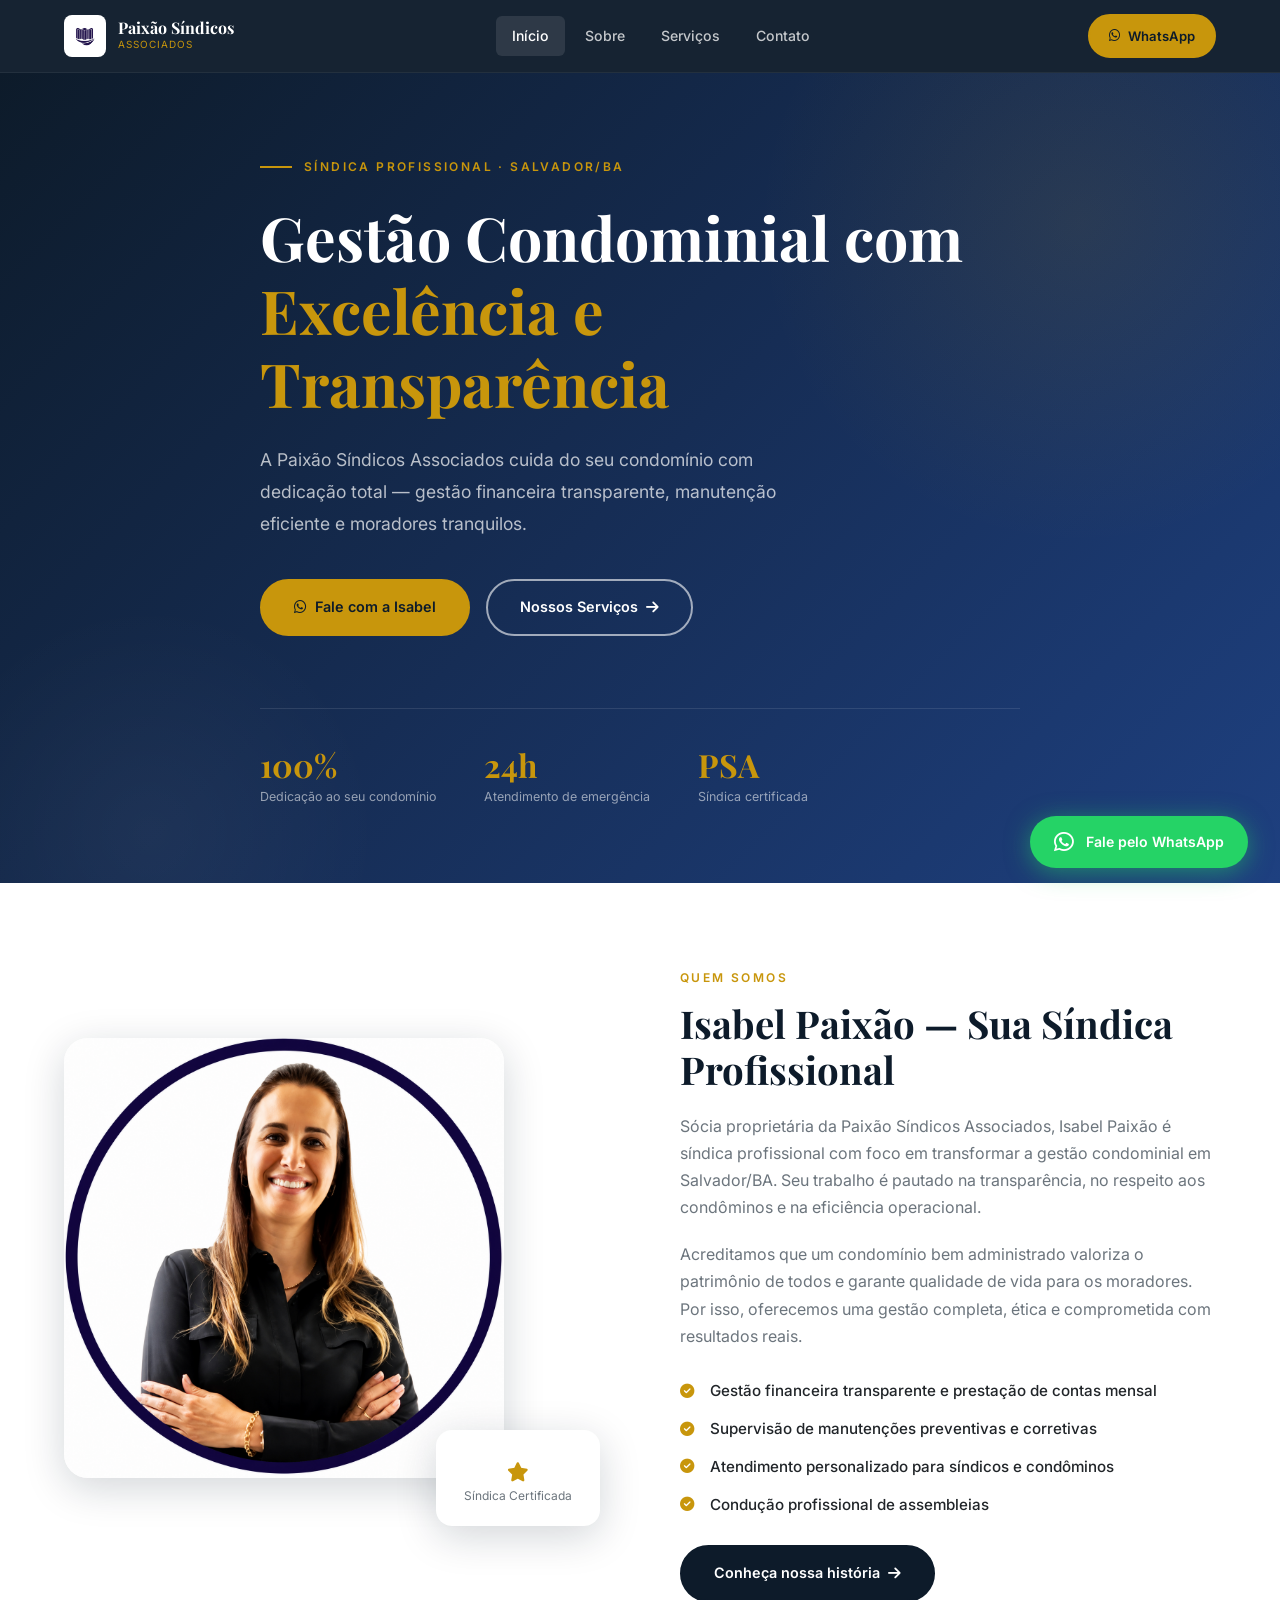
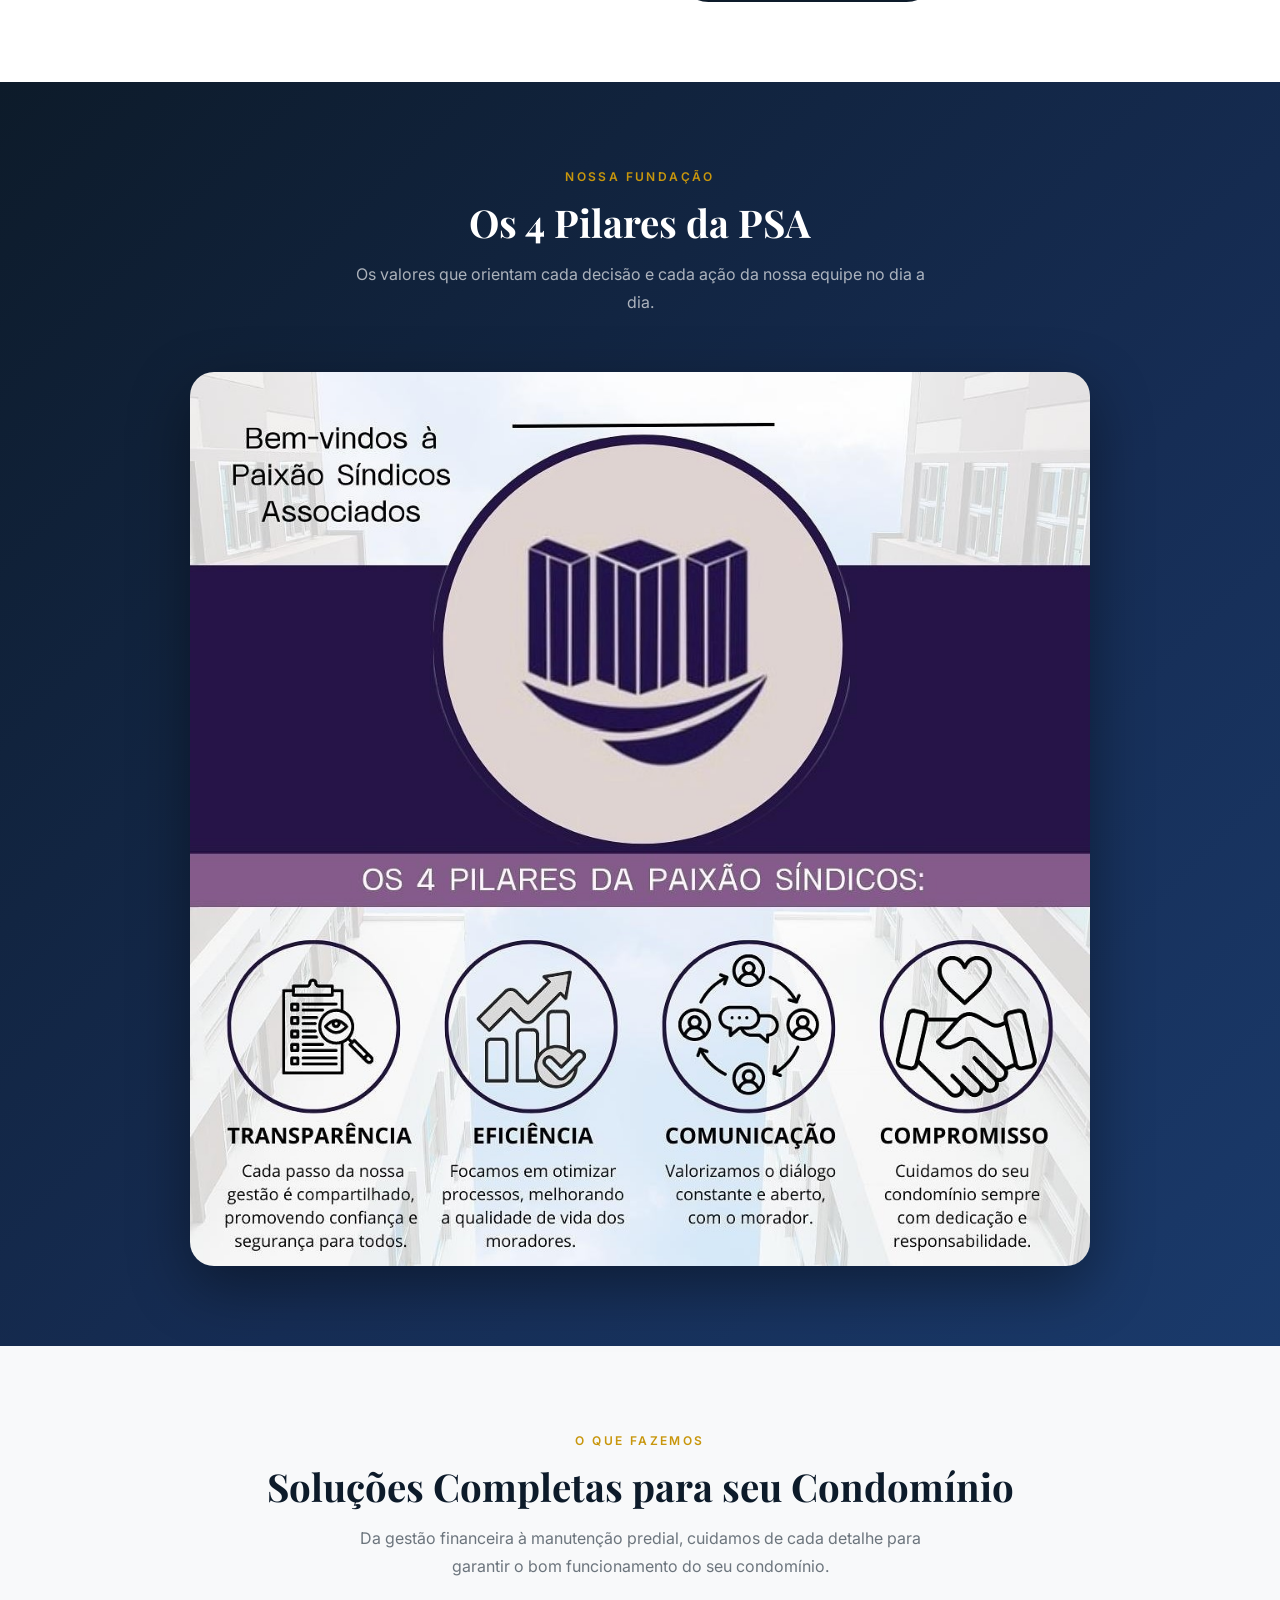
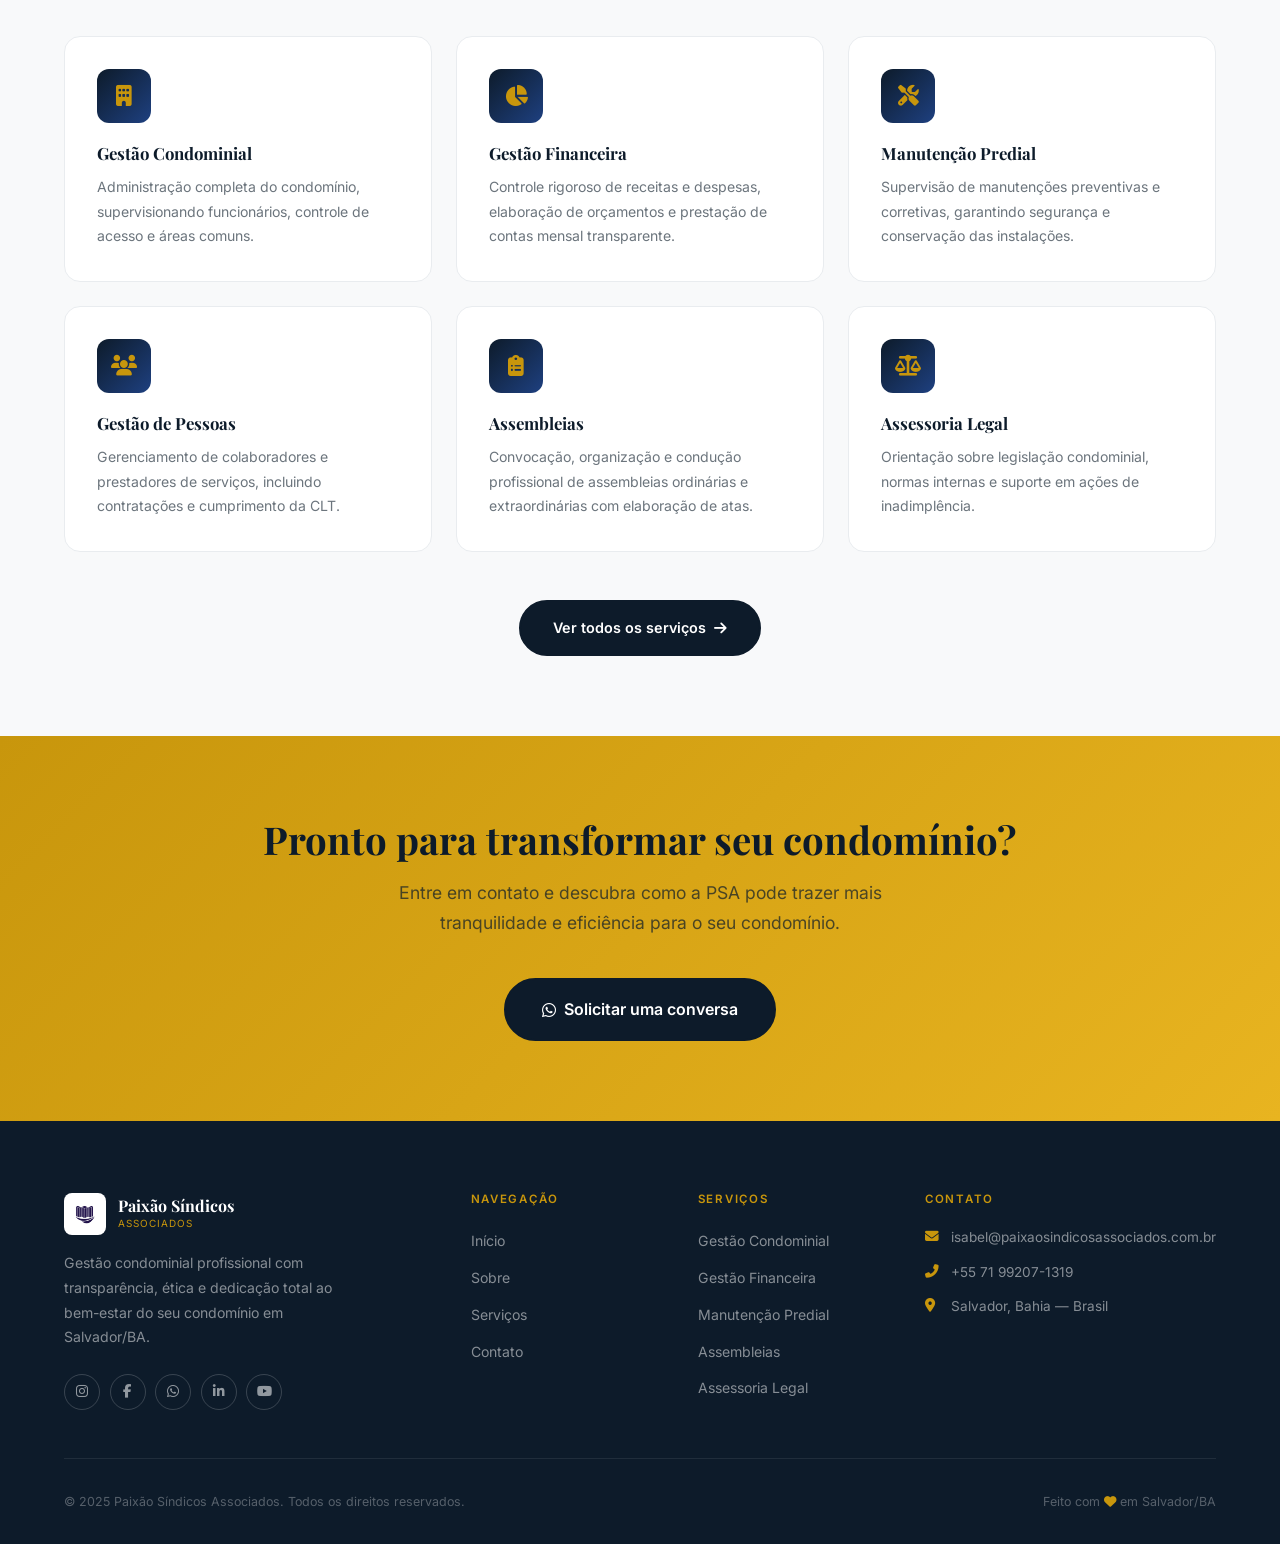
==== commit 563ccac1: "Update index.html" ====
--- a/index.html
+++ b/index.html
@@ -85,7 +85,7 @@
     <div class="container">
       <div class="about-grid">
         <div class="about-img-wrapper fade-up">
-          <img src="images/avatar.png" alt="Isabel Paixão — Síndica Profissional" class="about-img">
+          <img src="images/avatar2.png" alt="Isabel Paixão — Síndica Profissional" class="about-img">
           <div class="about-img-badge">
             <strong><i class="fas fa-star" style="color: var(--gold); font-size: 1.2rem;"></i></strong>
             <span>Síndica Certificada</span>
--- a/css/style.css
+++ b/css/style.css
@@ -169,19 +169,14 @@
   z-index: 2;
 }
 
-.nav-logo-badge {
+.nav-logo-img {
   width: 42px;
   height: 42px;
-  background: linear-gradient(135deg, var(--gold), var(--gold-light));
-  border-radius: 10px;
-  display: flex;
-  align-items: center;
-  justify-content: center;
-  font-family: 'Playfair Display', serif;
-  font-weight: 700;
-  font-size: 1.2rem;
-  color: var(--navy);
+  object-fit: contain;
   flex-shrink: 0;
+  background: white;
+  border-radius: 8px;
+  padding: 5px;
 }
 
 .nav-logo-text { display: flex; flex-direction: column; }
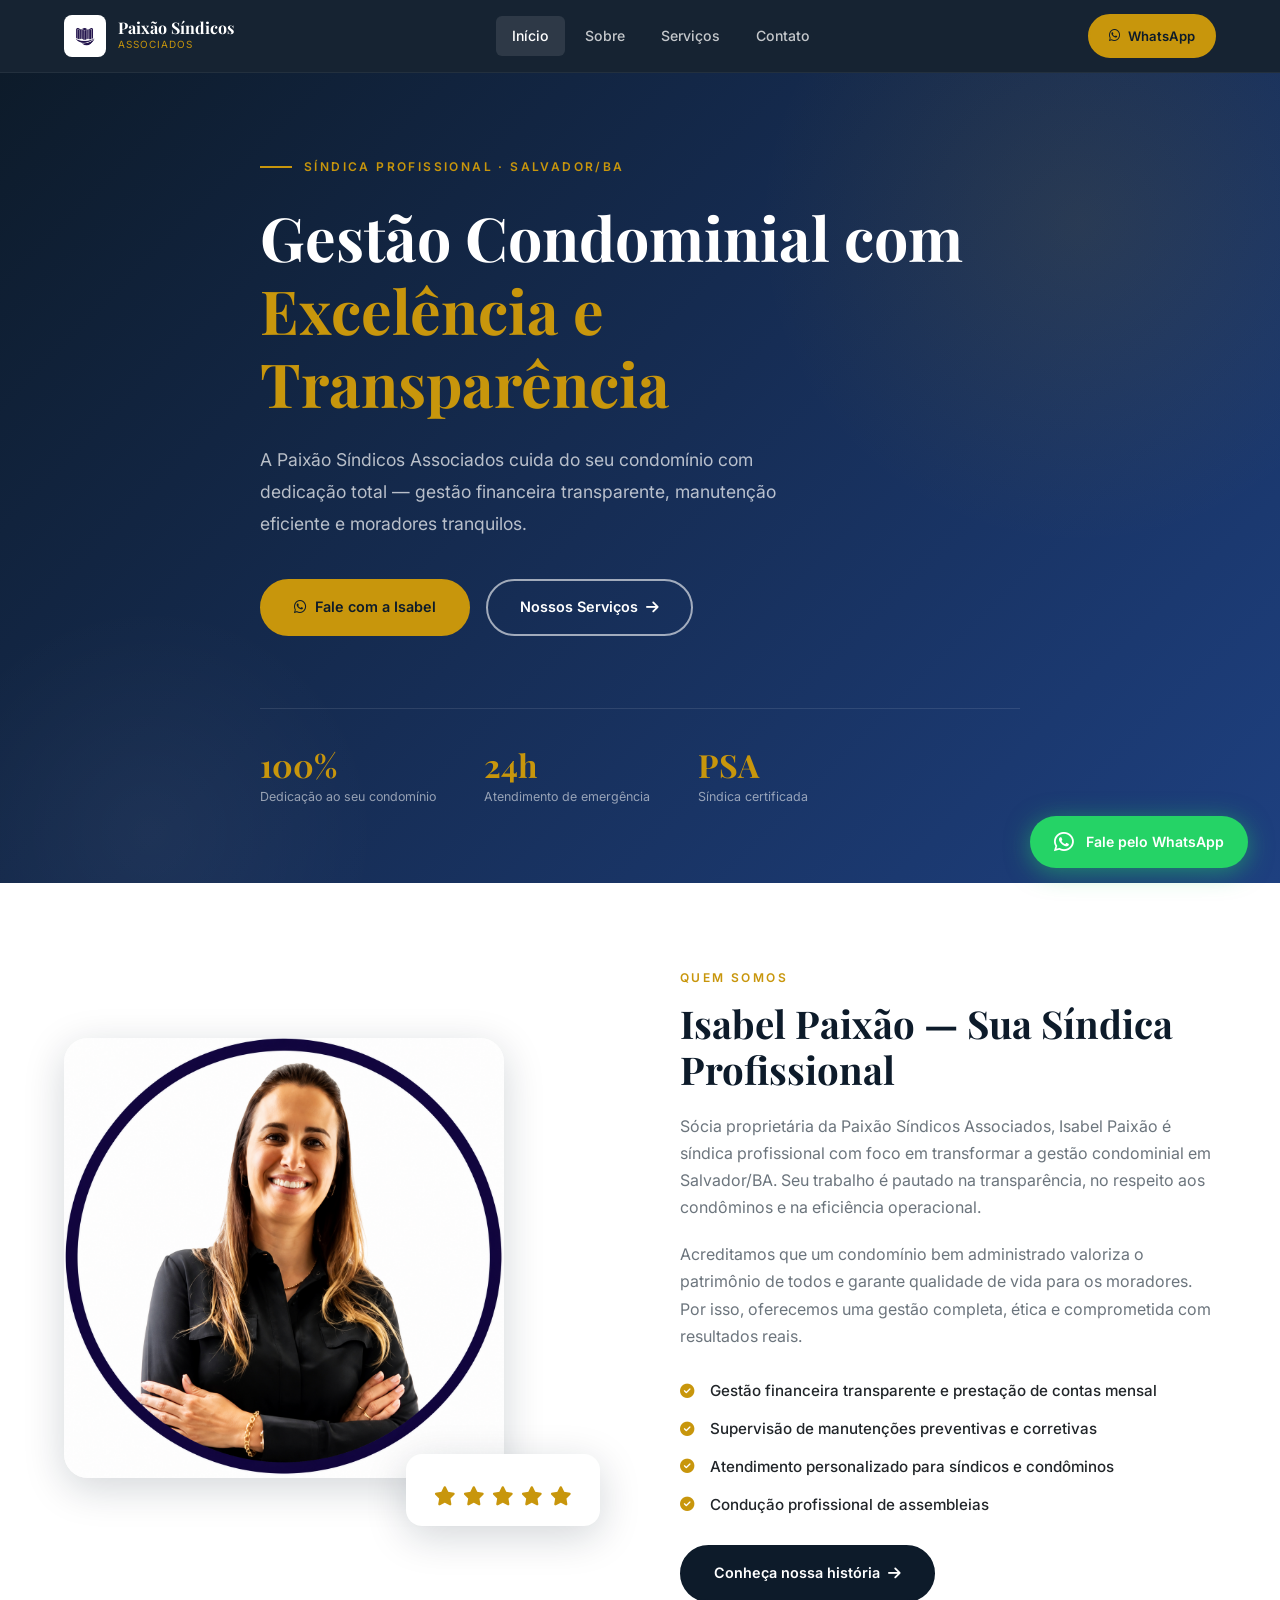
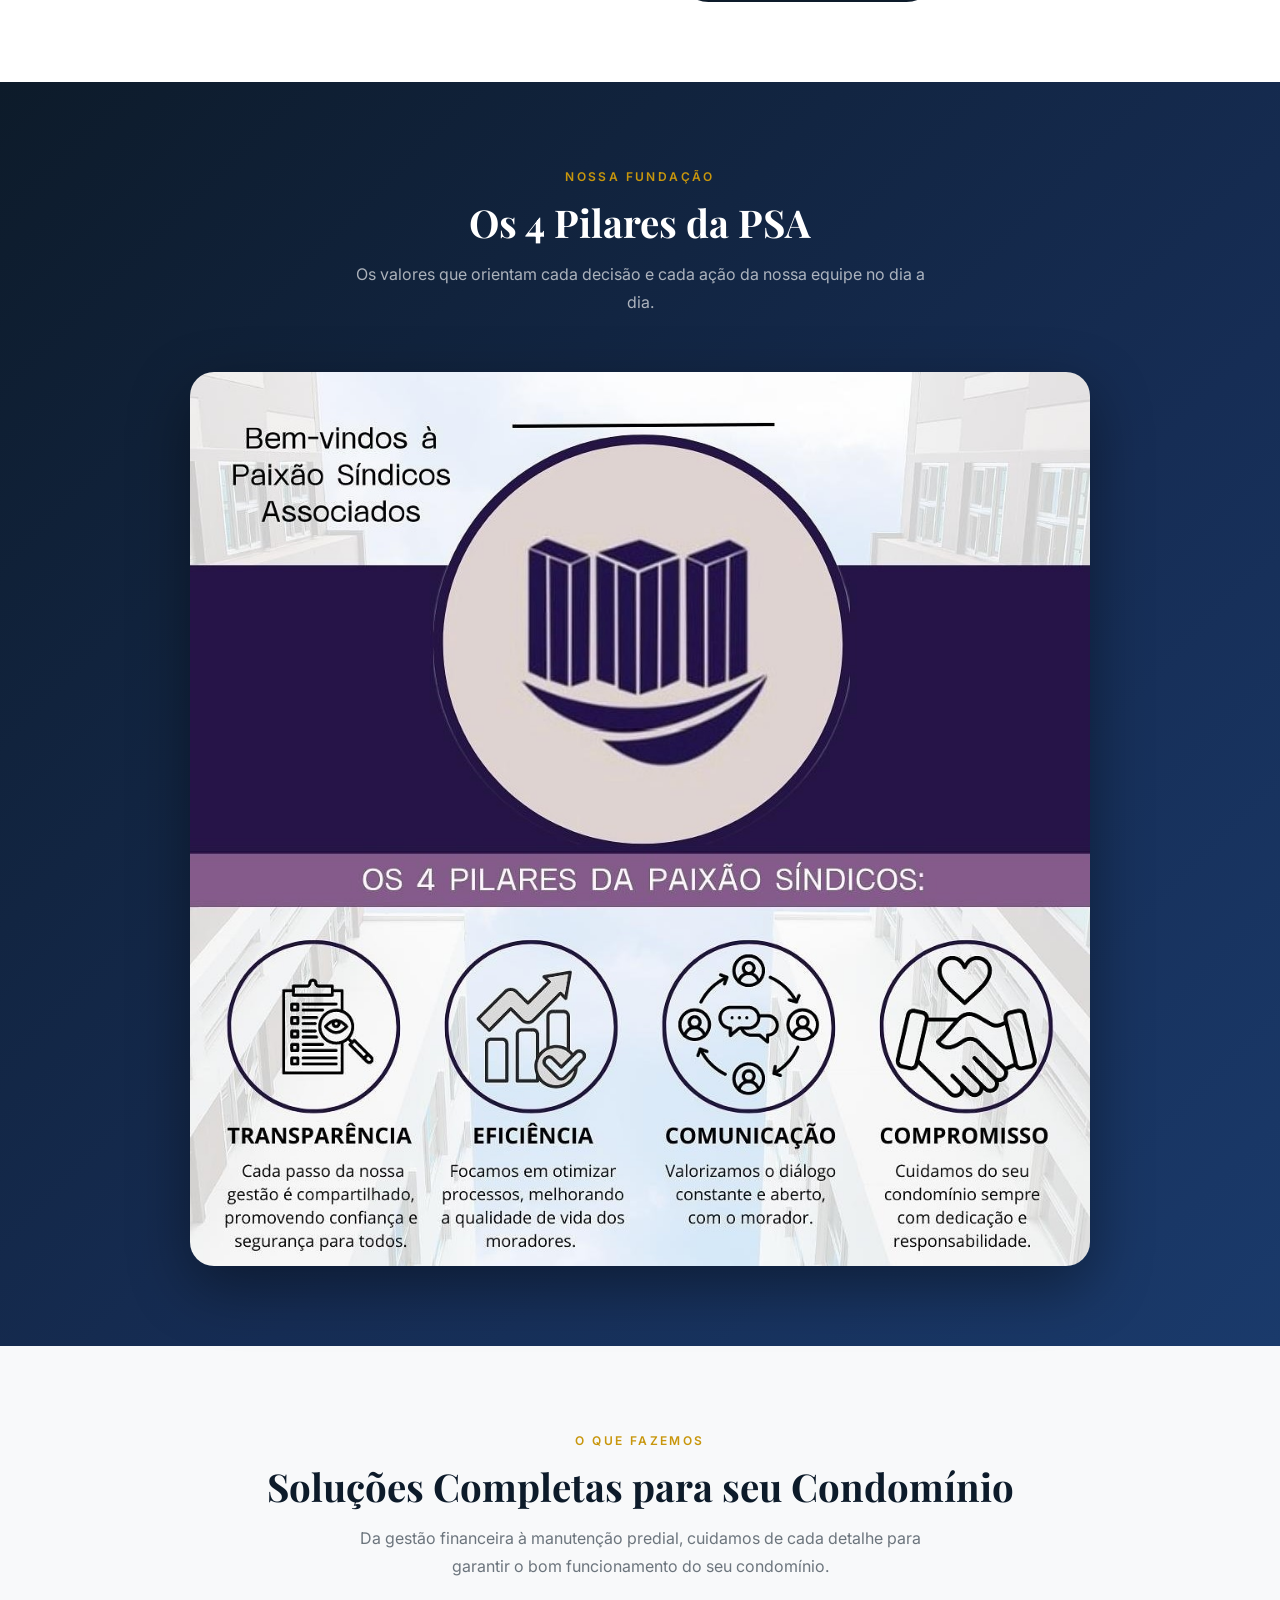
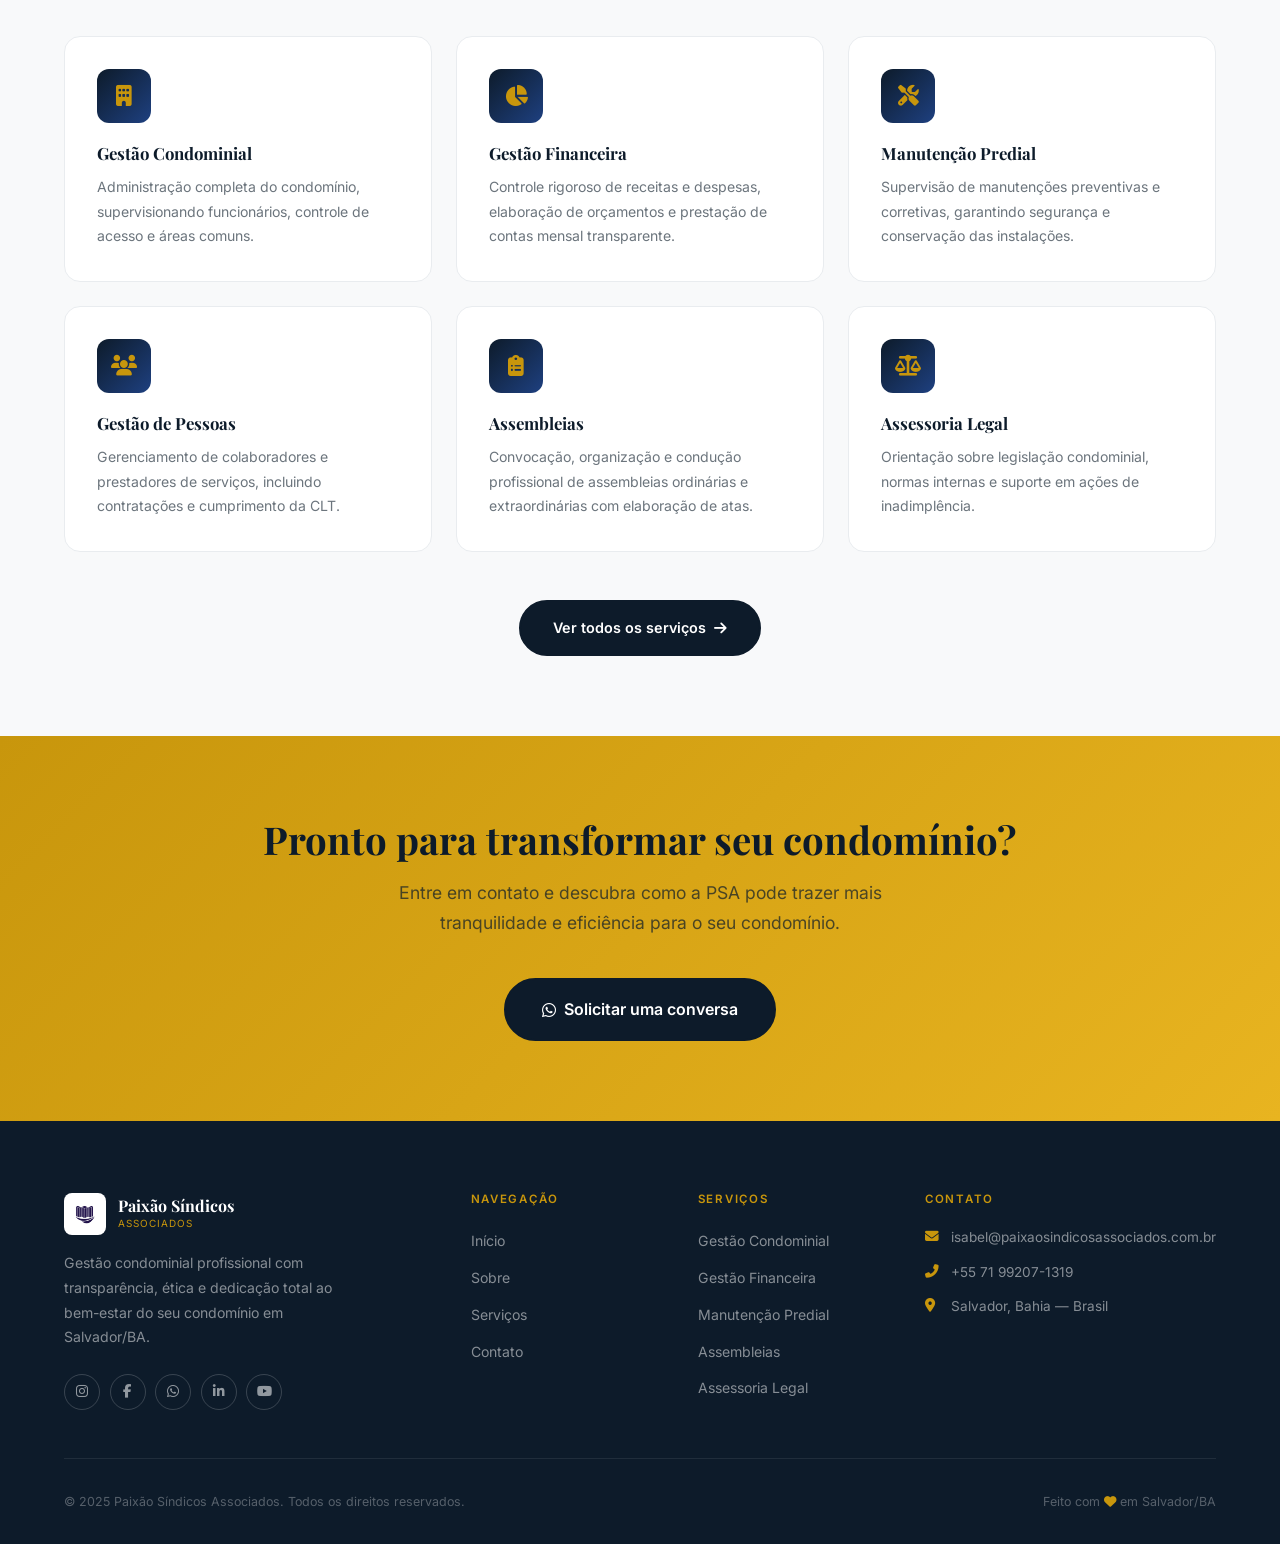
==== commit e17e7aa1: "Update index.html 5 estrelas" ====
--- a/index.html
+++ b/index.html
@@ -87,8 +87,13 @@
         <div class="about-img-wrapper fade-up">
           <img src="images/avatar2.png" alt="Isabel Paixão — Síndica Profissional" class="about-img">
           <div class="about-img-badge">
-            <strong><i class="fas fa-star" style="color: var(--gold); font-size: 1.2rem;"></i></strong>
-            <span>Síndica Certificada</span>
+            <strong>
+              <i class="fas fa-star" style="color: var(--gold); font-size: 1.2rem;"></i>
+              <i class="fas fa-star" style="color: var(--gold); font-size: 1.2rem;"></i>
+              <i class="fas fa-star" style="color: var(--gold); font-size: 1.2rem;"></i>
+              <i class="fas fa-star" style="color: var(--gold); font-size: 1.2rem;"></i>
+              <i class="fas fa-star" style="color: var(--gold); font-size: 1.2rem;"></i>
+            </strong>
           </div>
         </div>
         <div class="about-content fade-up delay-2">
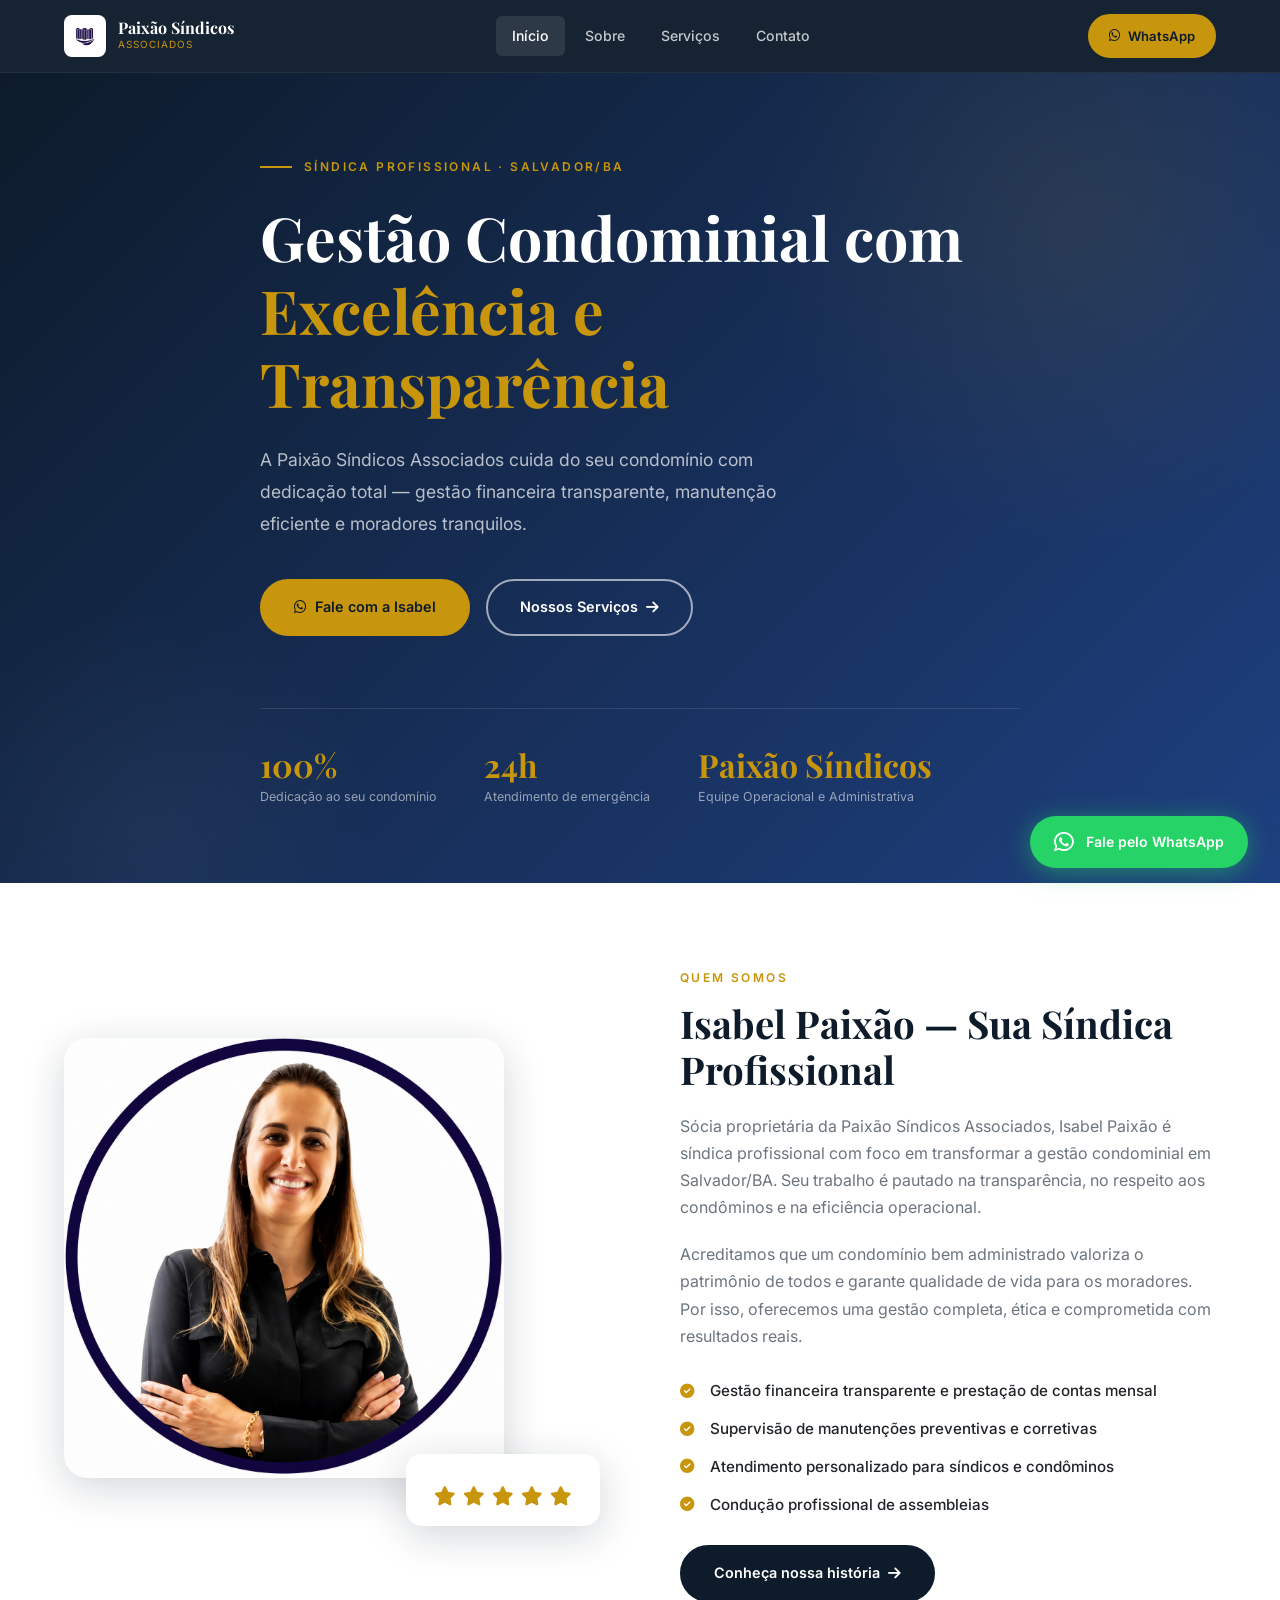
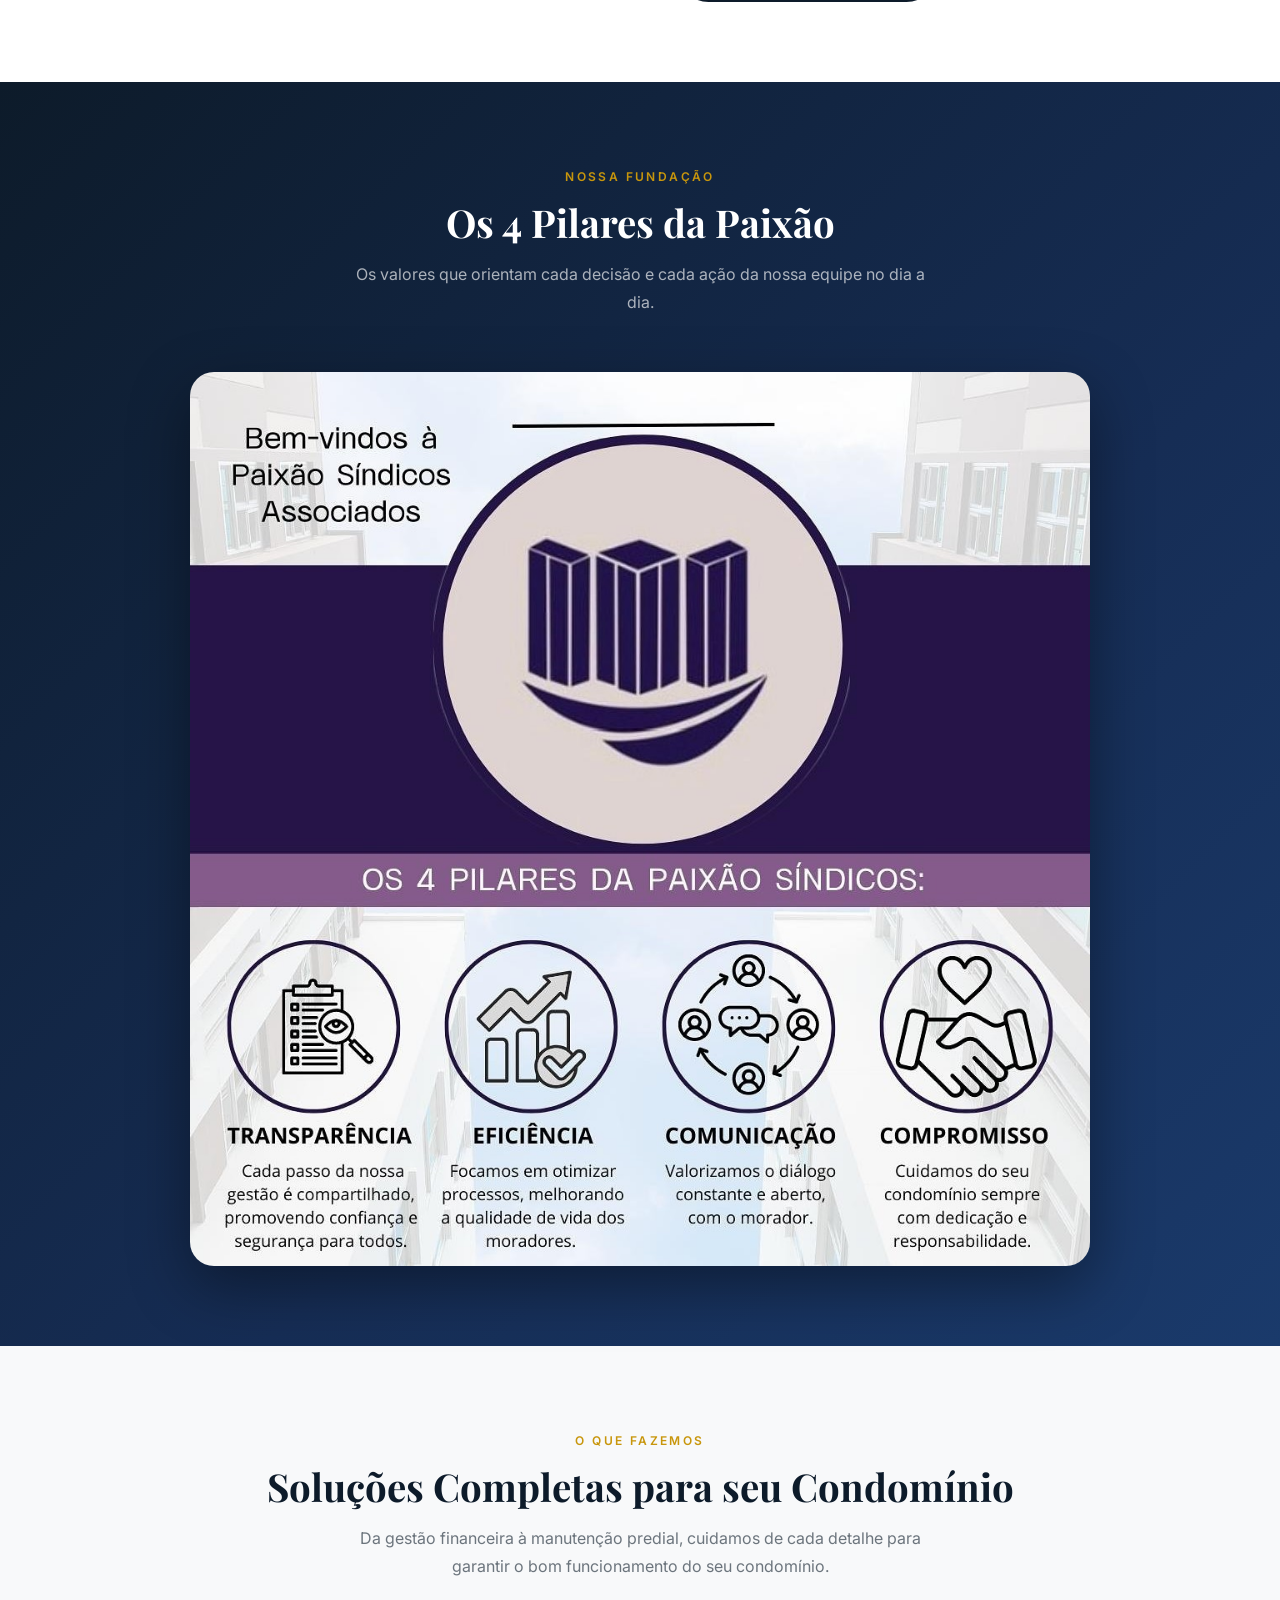
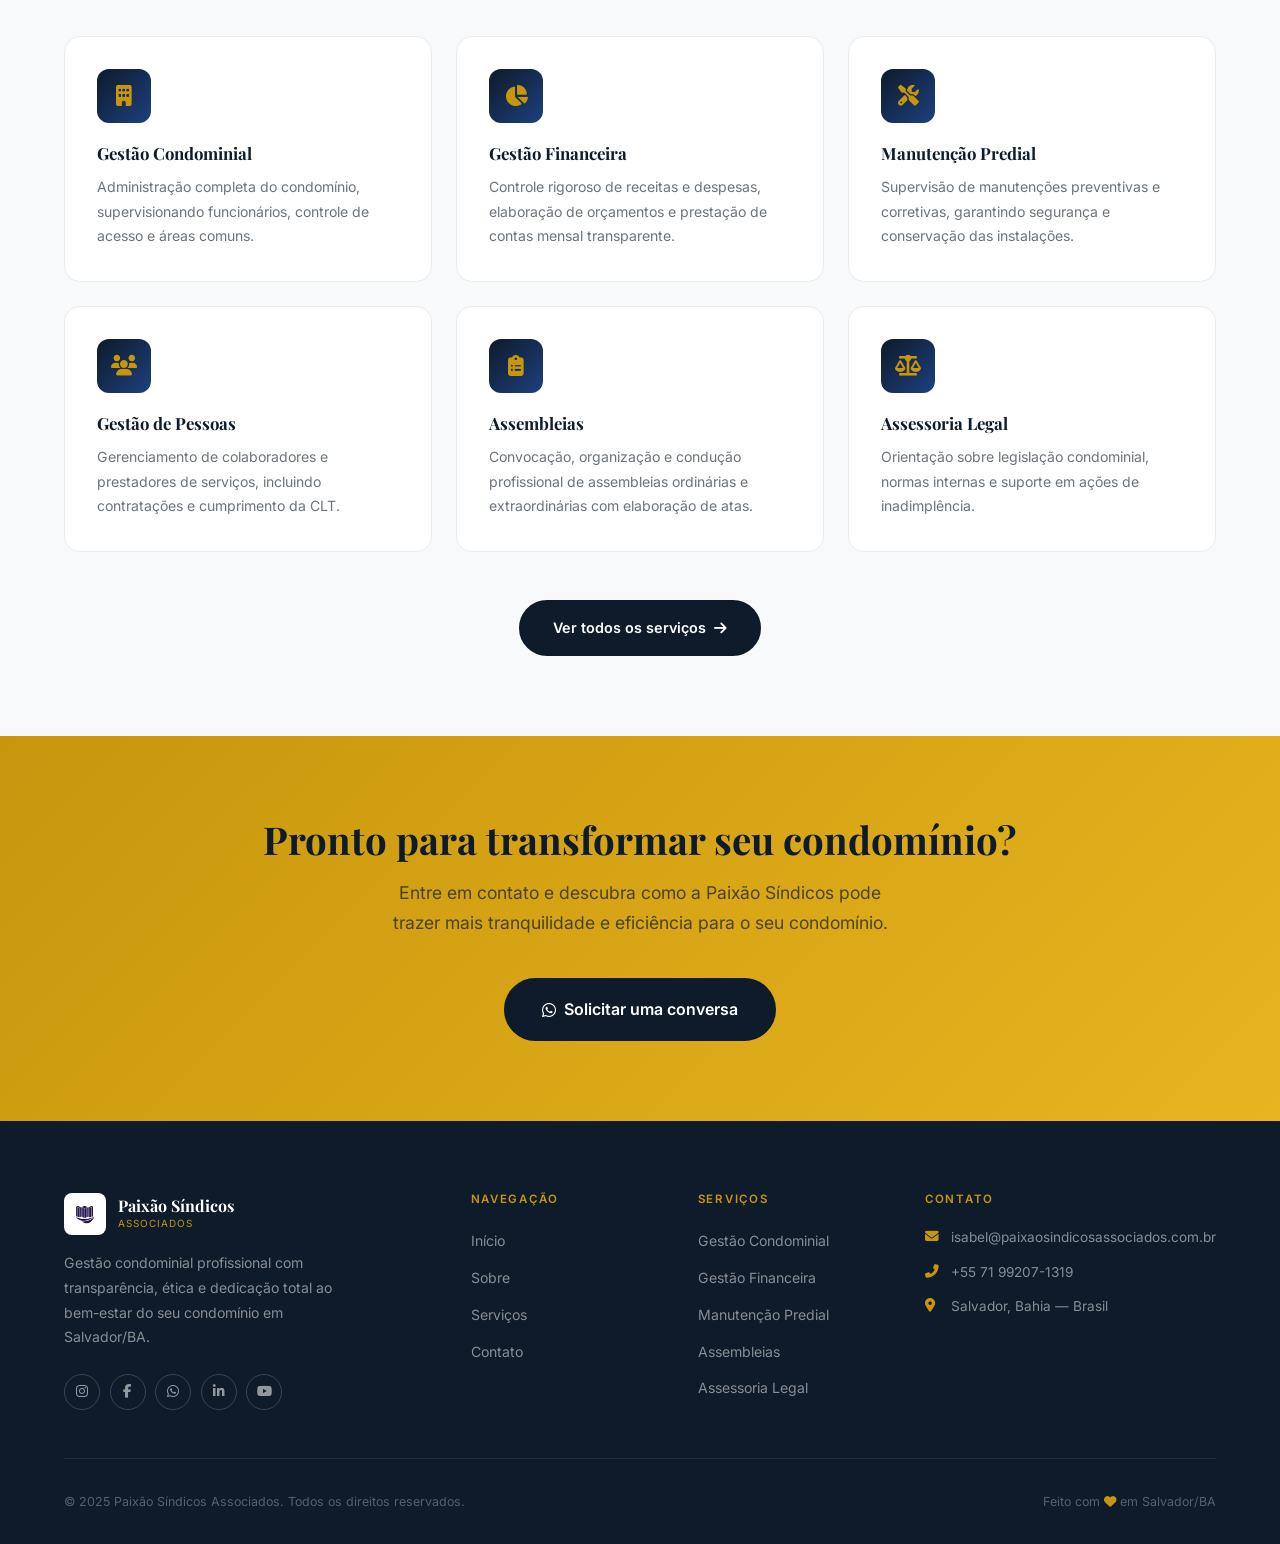
==== commit 3df329dd: "Update index.html PSA para paixao sindicos" ====
--- a/index.html
+++ b/index.html
@@ -72,8 +72,8 @@
             <span class="hero-stat-label">Atendimento de emergência</span>
           </div>
           <div>
-            <span class="hero-stat-number">PSA</span>
-            <span class="hero-stat-label">Síndica certificada</span>
+            <span class="hero-stat-number">Paixão Síndicos</span>
+            <span class="hero-stat-label">Equipe Operacional e Administrativa</span>
           </div>
         </div>
       </div>
@@ -128,7 +128,7 @@
     <div class="container">
       <div class="section-header fade-up">
         <span class="eyebrow">Nossa Fundação</span>
-        <h2 style="color: white;">Os 4 Pilares da PSA</h2>
+        <h2 style="color: white;">Os 4 Pilares da Paixão</h2>
         <p>Os valores que orientam cada decisão e cada ação da nossa equipe no dia a dia.</p>
       </div>
       <div class="pillars-img-wrap fade-up delay-2">
@@ -188,7 +188,7 @@
     <div class="container">
       <div class="fade-up">
         <h2>Pronto para transformar seu condomínio?</h2>
-        <p>Entre em contato e descubra como a PSA pode trazer mais tranquilidade e eficiência para o seu condomínio.</p>
+        <p>Entre em contato e descubra como a Paixão Síndicos pode trazer mais tranquilidade e eficiência para o seu condomínio.</p>
         <a href="https://wa.me/5571992071319" class="btn btn-dark" target="_blank" rel="noopener noreferrer" style="font-size: 1rem; padding: 1rem 2.25rem;">
           <i class="fab fa-whatsapp"></i> Solicitar uma conversa
         </a>
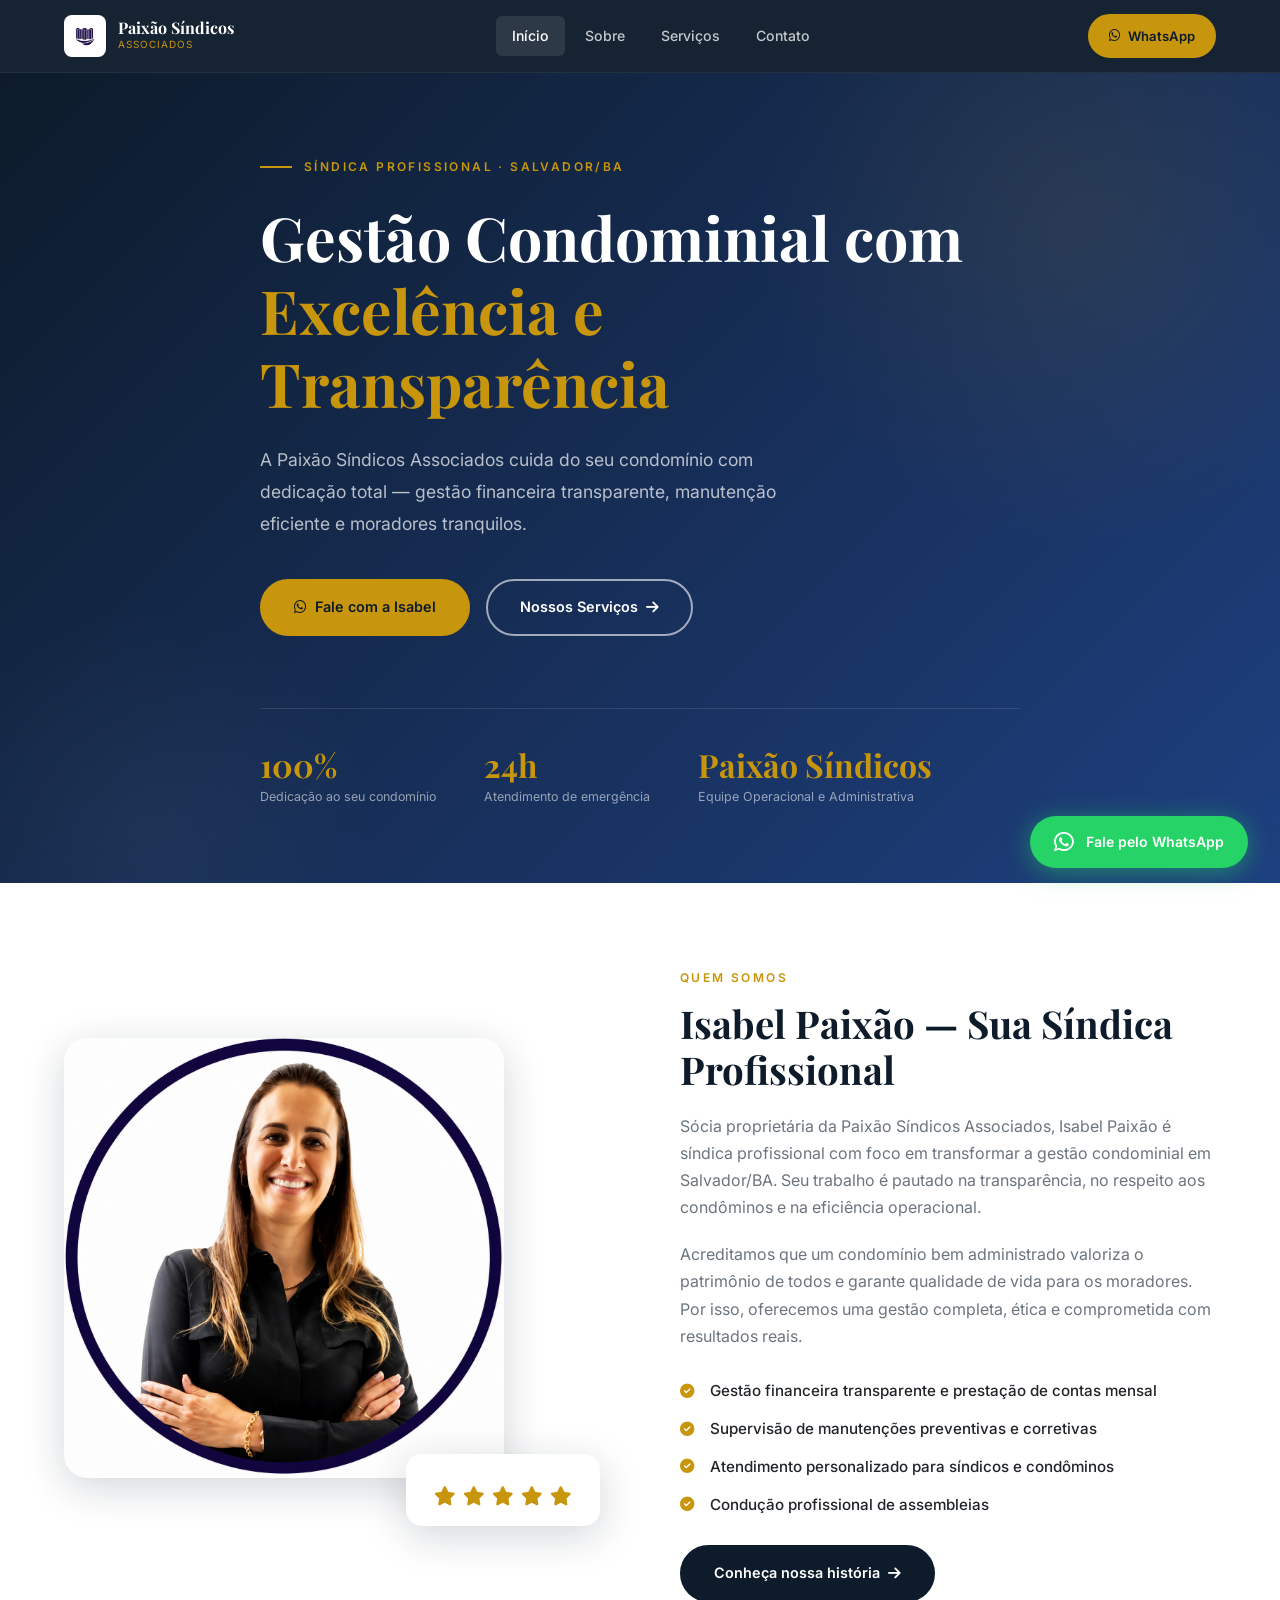
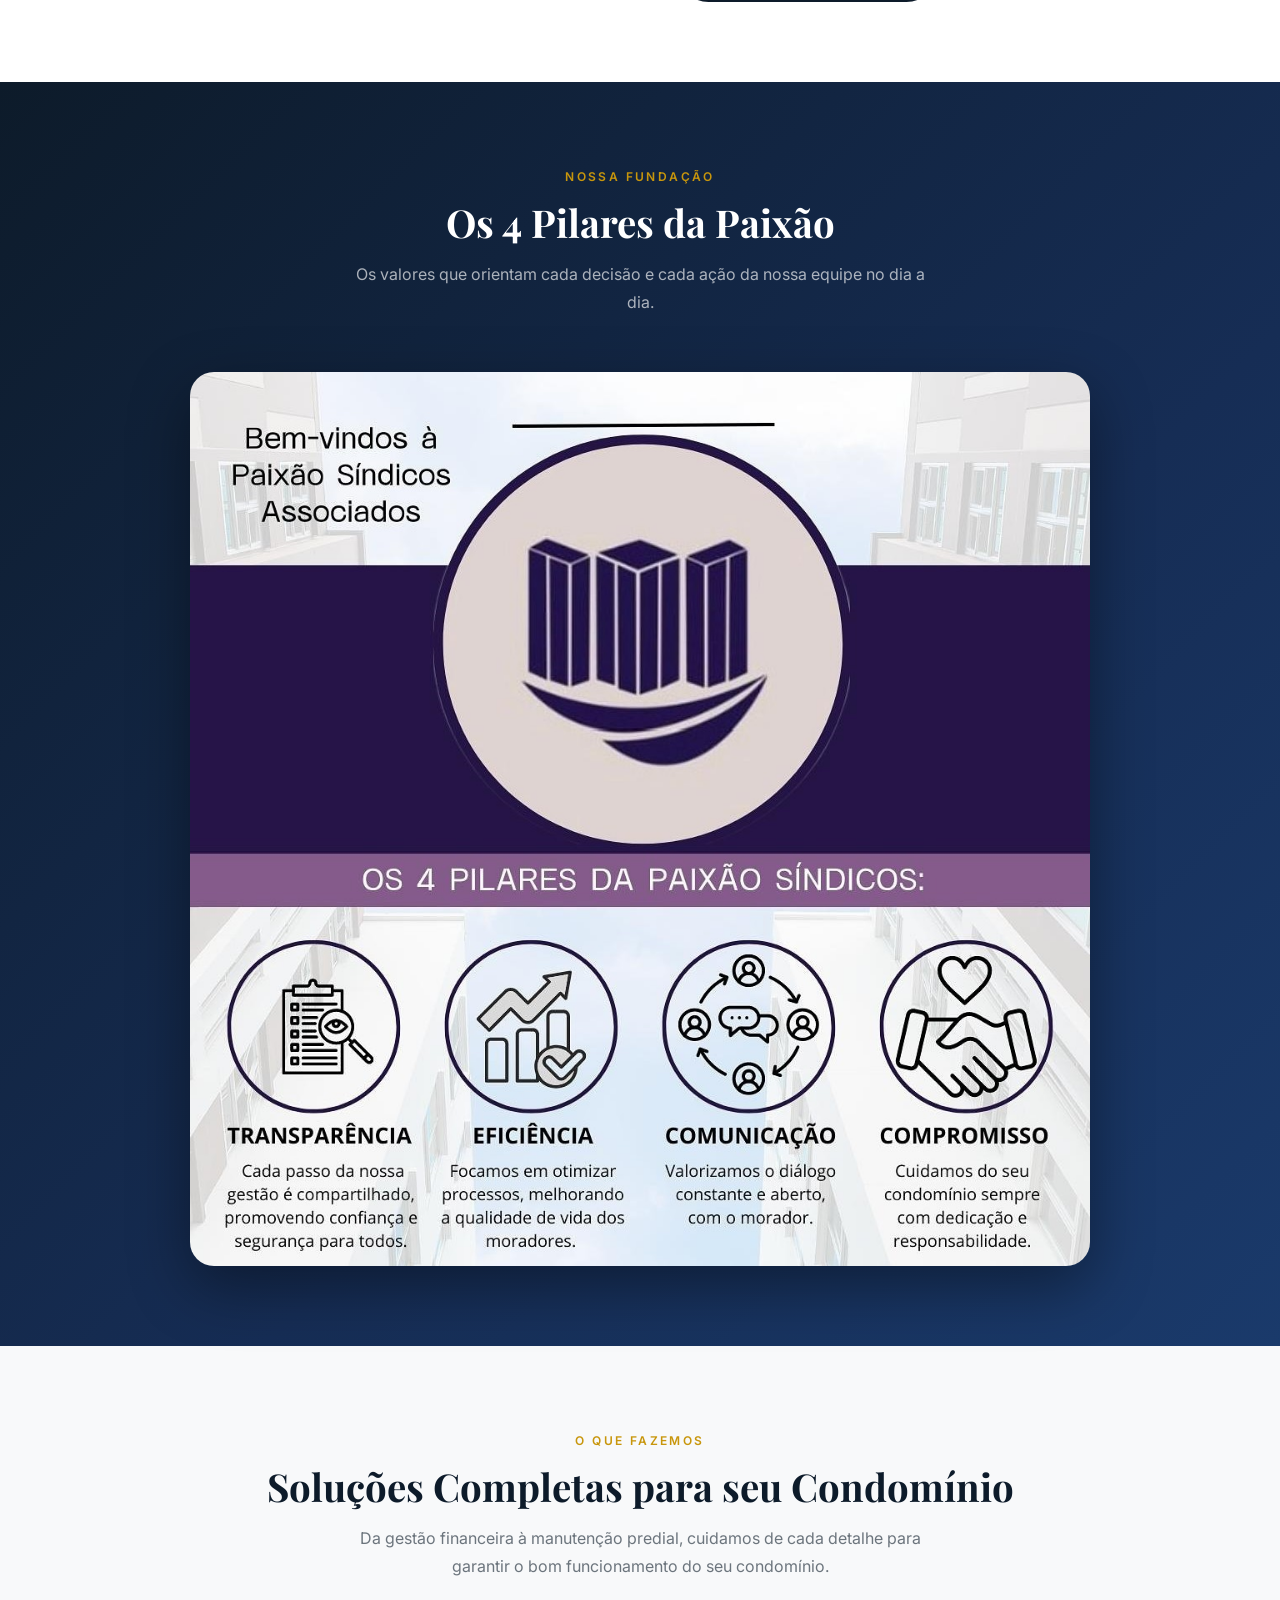
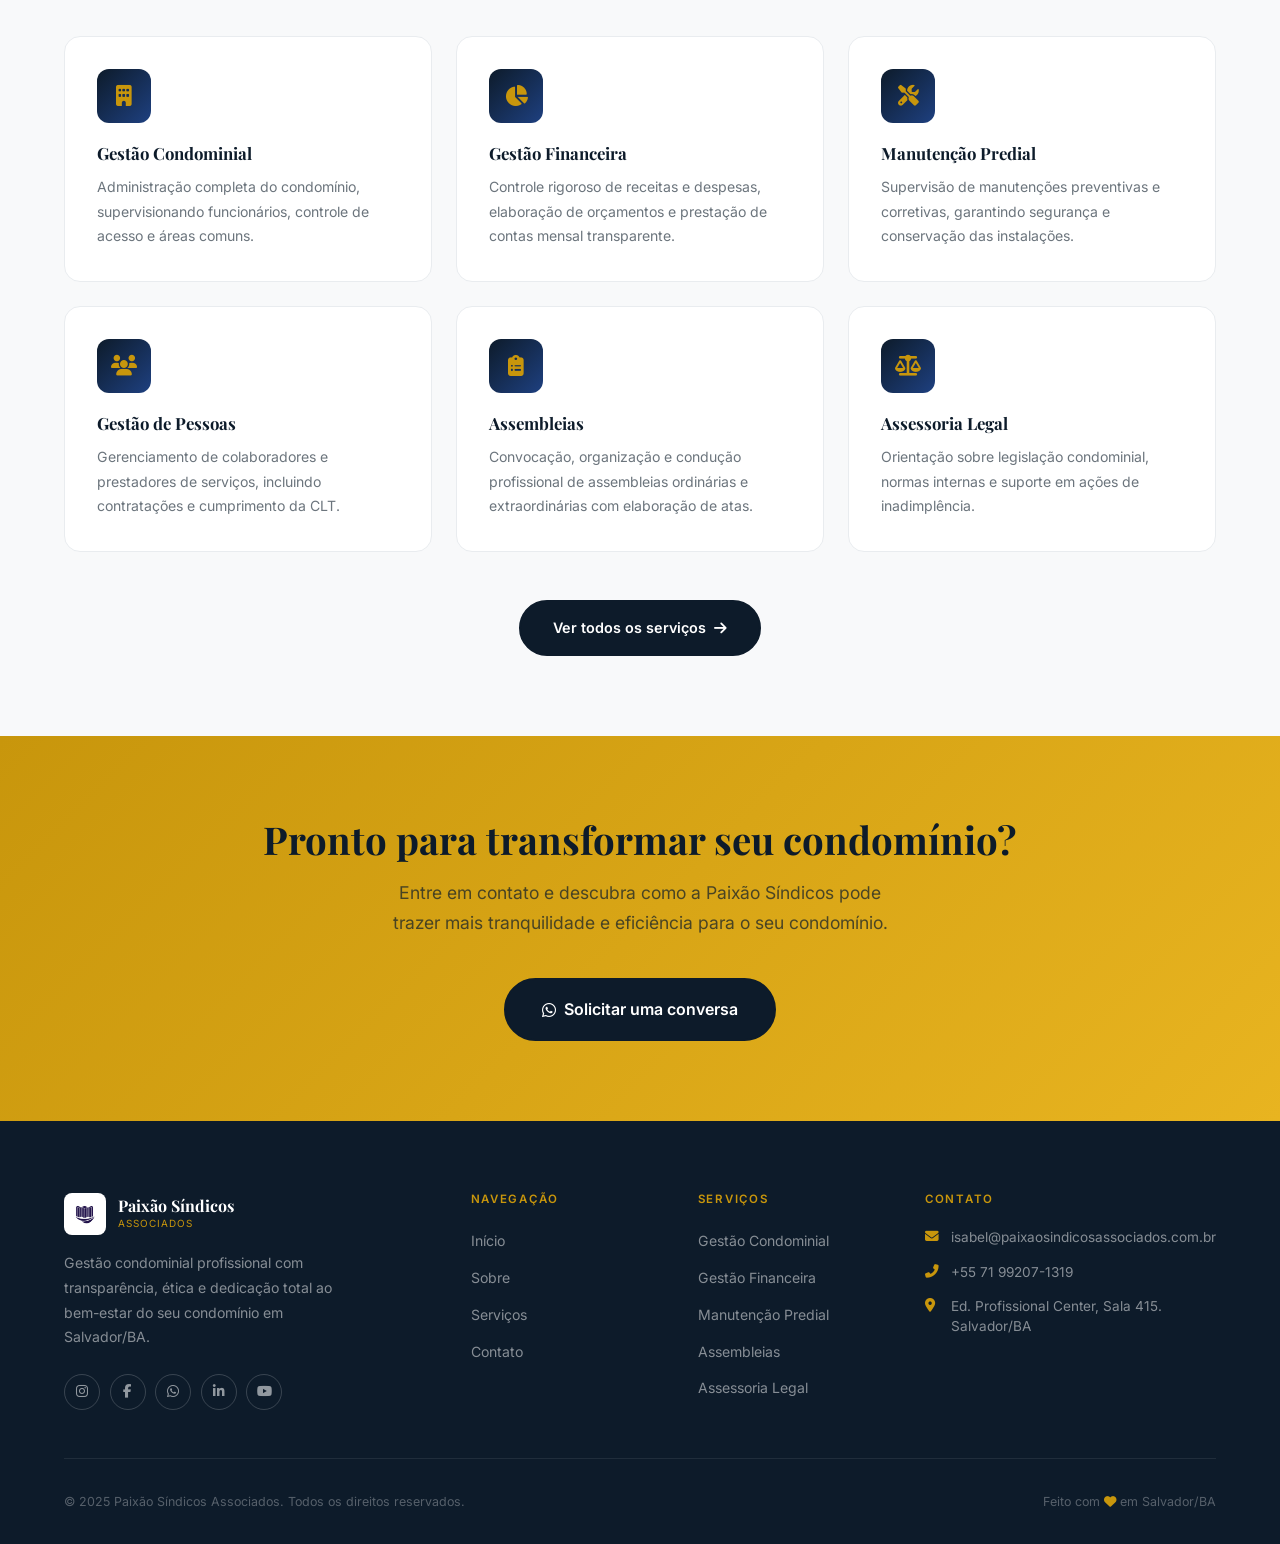
==== commit 34f3b689: "Update index.html endereço" ====
--- a/index.html
+++ b/index.html
@@ -210,7 +210,7 @@
           </a>
           <p>Gestão condominial profissional com transparência, ética e dedicação total ao bem-estar do seu condomínio em Salvador/BA.</p>
           <div class="footer-social">
-            <a href="#" target="_blank" rel="noopener" aria-label="Instagram"><i class="fab fa-instagram"></i></a>
+            <a href="https://www.instagram.com/paixaosindicoseassociados" target="_blank" rel="noopener" aria-label="Instagram"><i class="fab fa-instagram"></i></a>
             <a href="#" target="_blank" rel="noopener" aria-label="Facebook"><i class="fab fa-facebook-f"></i></a>
             <a href="https://wa.me/5571992071319" target="_blank" rel="noopener" aria-label="WhatsApp"><i class="fab fa-whatsapp"></i></a>
             <a href="#" target="_blank" rel="noopener" aria-label="LinkedIn"><i class="fab fa-linkedin-in"></i></a>
@@ -248,7 +248,7 @@
           </div>
           <div class="footer-contact-item">
             <i class="fas fa-map-marker-alt"></i>
-            <span>Salvador, Bahia — Brasil</span>
+            <span>Ed. Profissional Center, Sala 415. Salvador/BA</span>
           </div>
         </div>
       </div>
